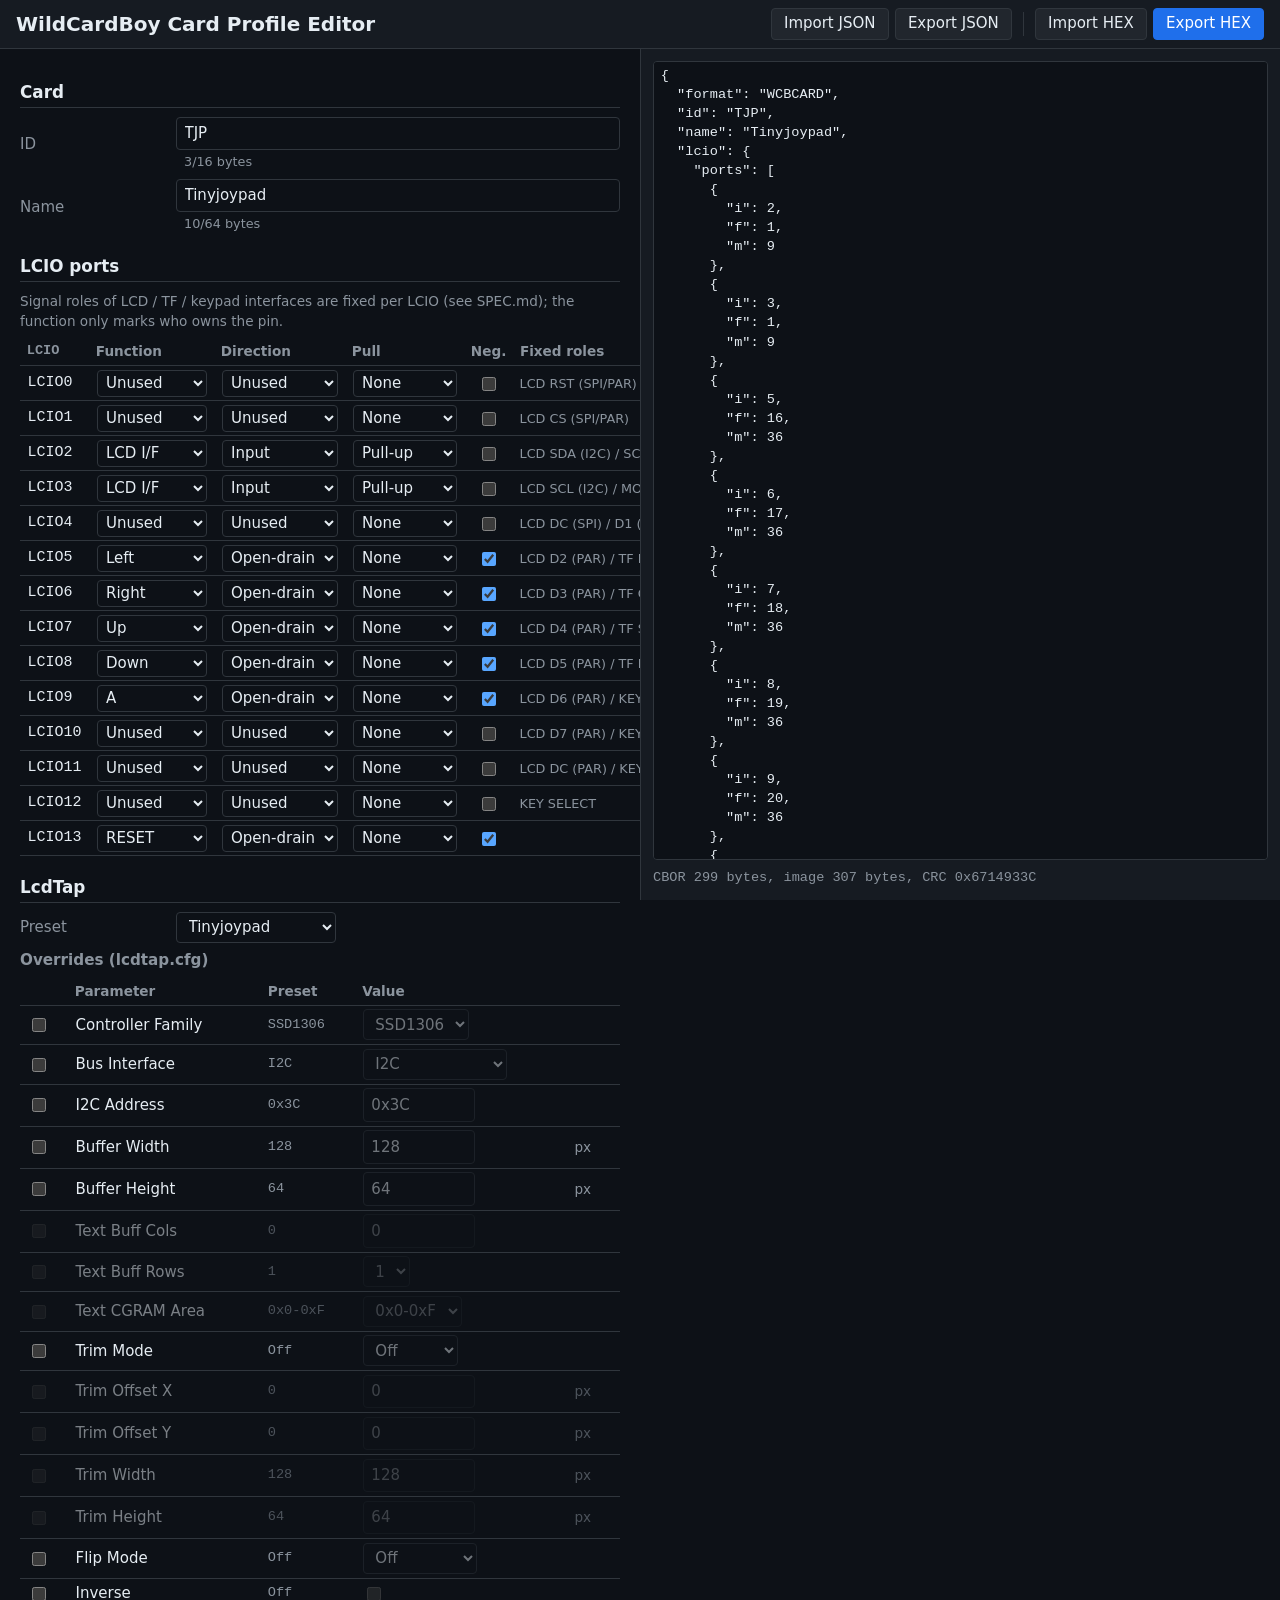
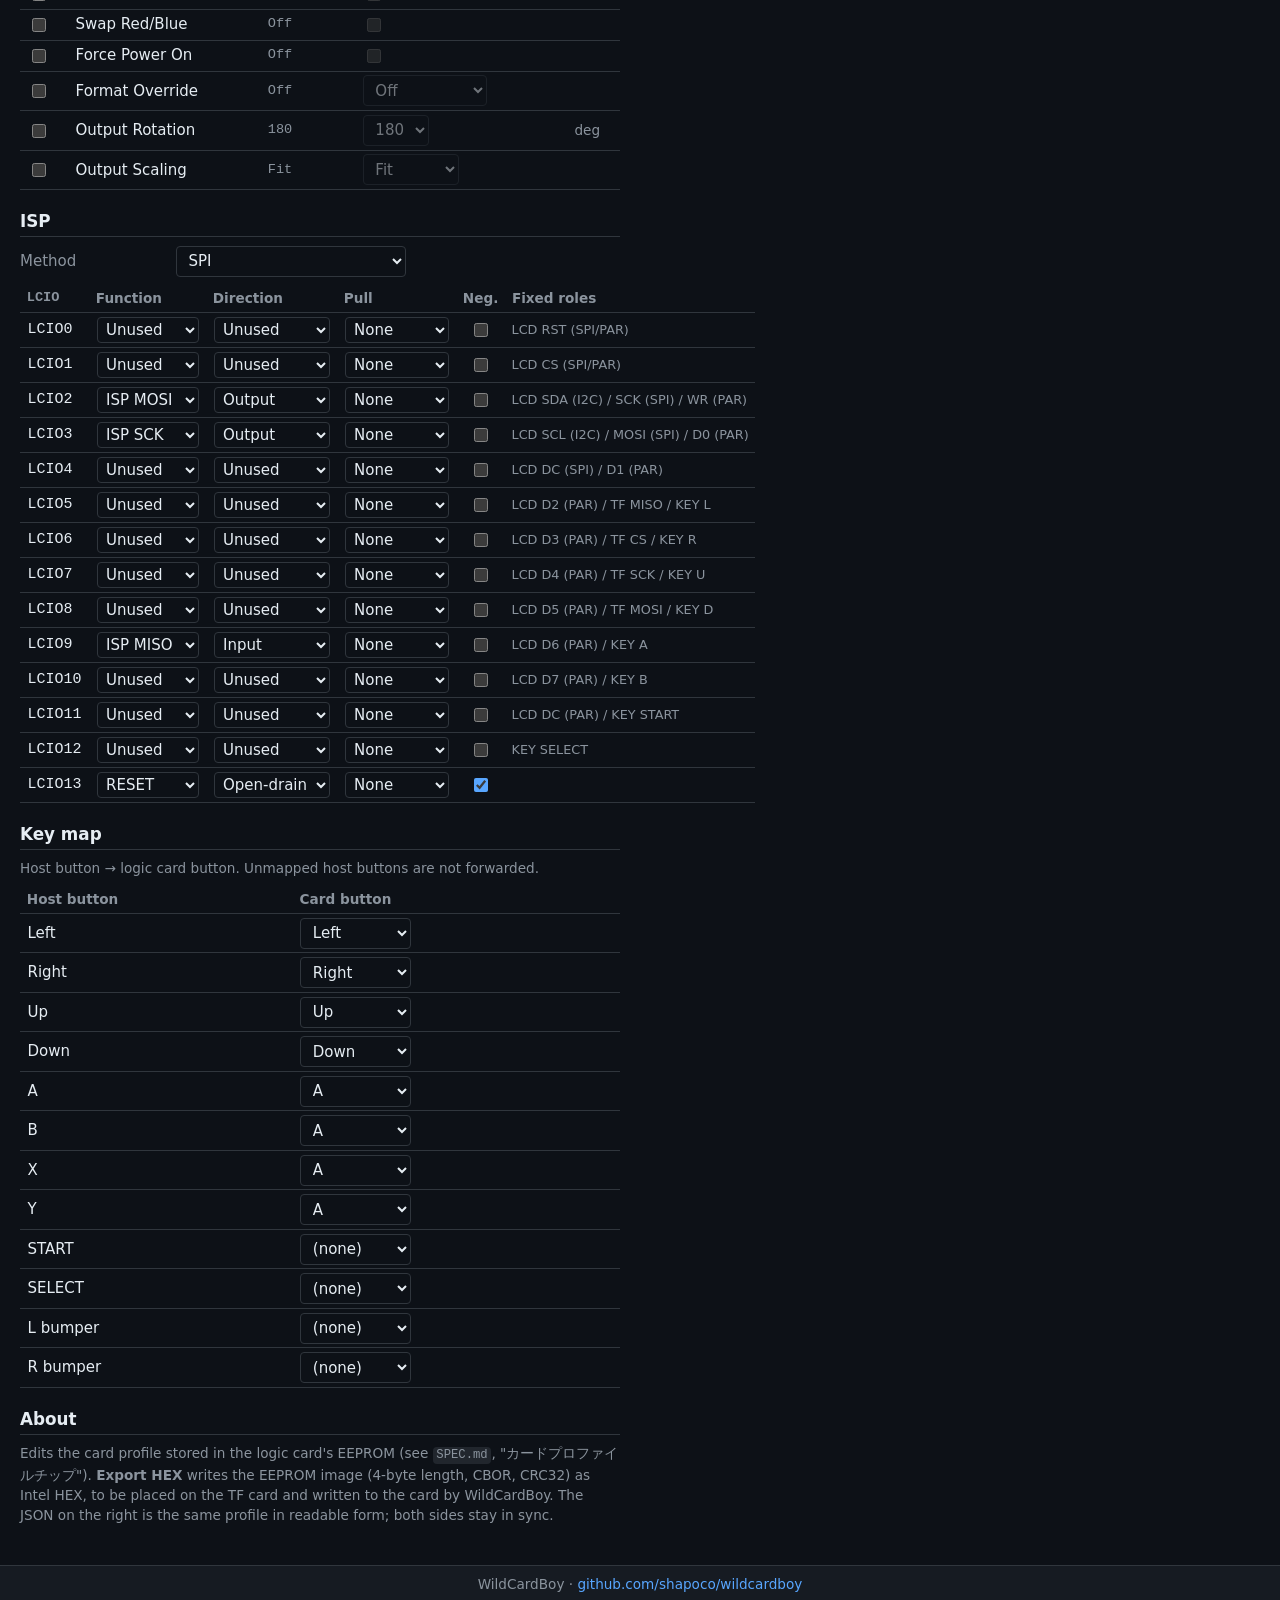
==== docs/profile-editor/index.html @ 5698485d "Add card profile spec and web-based profile editor SPEC.md: define the card profile chip contents (4" ====
<!DOCTYPE html>
<html lang="en">
<head>
<meta charset="utf-8">
<meta name="viewport" content="width=device-width, initial-scale=1">
<title>WildCardBoy Card Profile Editor</title>
<link rel="stylesheet" href="../style.css">
<link rel="stylesheet" href="style.css">
</head>
<body>

<header id="header">
  <h1>WildCardBoy Card Profile Editor</h1>
  <div class="toolbar">
    <button id="btn-import-json" type="button">Import JSON</button>
    <button id="btn-export-json" type="button">Export JSON</button>
    <span class="sep"></span>
    <button id="btn-import-hex" type="button">Import HEX</button>
    <button id="btn-export-hex" type="button" class="primary">Export HEX</button>
    <input id="file-json" type="file" accept=".json,application/json" hidden>
    <input id="file-hex" type="file" accept=".hex,.ihex,.eep,text/plain" hidden>
  </div>
</header>

<nav class="tabs" id="tabs">
  <button type="button" class="tab active" data-tab="settings">Settings</button>
  <button type="button" class="tab" data-tab="json">JSON</button>
</nav>

<main class="split" id="main" data-tab="settings">

  <section id="panel-settings">
    <h2>Card</h2>
    <div class="field">
      <label for="f-id">ID</label>
      <div><input id="f-id" type="text" spellcheck="false" autocomplete="off"><span class="counter" id="c-id"></span></div>
      <label for="f-name">Name</label>
      <div><input id="f-name" type="text" spellcheck="false" autocomplete="off"><span class="counter" id="c-name"></span></div>
    </div>

    <h2>LCIO ports</h2>
    <p class="note">Signal roles of LCD / TF / keypad interfaces are fixed per LCIO (see SPEC.md); the function only marks who owns the pin.</p>
    <table class="ports" id="t-lcio">
      <thead><tr><th>LCIO</th><th>Function</th><th>Direction</th><th>Pull</th><th class="neg">Neg.</th><th>Fixed roles</th></tr></thead>
      <tbody></tbody>
    </table>

    <h2>LcdTap</h2>
    <div class="field">
      <label for="f-preset">Preset</label>
      <div><select id="f-preset"></select></div>
    </div>
    <h3>Overrides (lcdtap.cfg)</h3>
    <table class="cfg" id="t-cfg">
      <thead><tr><th></th><th>Parameter</th><th>Preset</th><th>Value</th><th></th></tr></thead>
      <tbody></tbody>
    </table>

    <h2>ISP</h2>
    <div class="field">
      <label for="f-isp-method">Method</label>
      <div><select id="f-isp-method"></select></div>
    </div>
    <table class="ports" id="t-isp">
      <thead><tr><th>LCIO</th><th>Function</th><th>Direction</th><th>Pull</th><th class="neg">Neg.</th><th>Fixed roles</th></tr></thead>
      <tbody></tbody>
    </table>

    <h2>Key map</h2>
    <p class="note">Host button &rarr; logic card button. Unmapped host buttons are not forwarded.</p>
    <table class="keymap" id="t-keymap">
      <thead><tr><th>Host button</th><th>Card button</th></tr></thead>
      <tbody></tbody>
    </table>

    <h2>About</h2>
    <p class="note">
      Edits the card profile stored in the logic card's EEPROM (see <code>SPEC.md</code>, "カードプロファイルチップ").
      <b>Export HEX</b> writes the EEPROM image (4-byte length, CBOR, CRC32) as Intel HEX, to be placed on the TF card and
      written to the card by WildCardBoy. The JSON on the right is the same profile in readable form; both sides stay in sync.
    </p>
  </section>

  <section id="panel-json">
    <textarea id="json" spellcheck="false" autocomplete="off" autocorrect="off" autocapitalize="off" wrap="off"></textarea>
    <div id="status"></div>
  </section>

</main>

<footer>WildCardBoy &middot; <a href="https://github.com/shapoco/wildcardboy">github.com/shapoco/wildcardboy</a></footer>

<script type="module" src="js/app.js"></script>
</body>
</html>
---- docs/style.css ----
/* WildCardBoy site-wide styles (dark theme). Tool-specific rules live next
   to each tool (e.g. profile-editor/style.css). */

:root {
  --bg: #0d1117;
  --surface: #161b22;
  --surface2: #21262d;
  --surface3: #2d333b;
  --accent: #58a6ff;
  --accent-hover: #79b8ff;
  --green: #3fb950;
  --yellow: #e3b341;
  --red: #f85149;
  --text: #e6edf3;
  --text-muted: #8b949e;
  --border: #30363d;
  --radius: 8px;
  --radius-sm: 4px;
  --font: -apple-system, BlinkMacSystemFont, 'Segoe UI', system-ui, sans-serif;
  --font-mono: 'Cascadia Code', 'Fira Code', 'Consolas', monospace;
  color-scheme: dark;
}

* { box-sizing: border-box; }

html, body { margin: 0; min-height: 100%; }

body {
  font-family: var(--font);
  font-size: 15px;
  line-height: 1.5;
  color: var(--text);
  background-color: var(--bg);
}

a { color: var(--accent); text-decoration: none; }
a:hover { color: var(--accent-hover); text-decoration: underline; }

h1, h2, h3 { margin: 0 0 0.5em; line-height: 1.25; font-weight: 600; }
h1 { font-size: 1.25rem; }
h2 { font-size: 1.05rem; color: var(--text); border-bottom: 1px solid var(--border); padding-bottom: 0.25em; margin-top: 1.25em; }
h3 { font-size: 0.95rem; color: var(--text-muted); }

p { margin: 0.5em 0; }
code, pre, .mono { font-family: var(--font-mono); font-size: 0.9em; }
code { background: var(--surface2); padding: 0.1em 0.3em; border-radius: var(--radius-sm); }
pre { background: var(--surface); border: 1px solid var(--border); border-radius: var(--radius); padding: 0.75em; overflow-x: auto; }

header {
  background-color: var(--surface);
  border-bottom: 1px solid var(--border);
  padding: 0.5rem 1rem;
  position: sticky;
  top: 0;
  z-index: 100;
  display: flex;
  flex-wrap: wrap;
  align-items: center;
  gap: 0.5rem 1rem;
}
header h1 { margin: 0; white-space: nowrap; }
header .logo { height: 32px; vertical-align: middle; }

footer {
  background-color: var(--surface);
  border-top: 1px solid var(--border);
  padding: 0.5rem 1rem;
  color: var(--text-muted);
  font-size: 0.85rem;
  text-align: center;
}

/* Controls */
button, .btn {
  font: inherit;
  color: var(--text);
  background: var(--surface2);
  border: 1px solid var(--border);
  border-radius: var(--radius-sm);
  padding: 0.35em 0.8em;
  cursor: pointer;
  line-height: 1.3;
}
button:hover, .btn:hover { background: var(--surface3); border-color: var(--text-muted); }
button:active { transform: translateY(1px); }
button:disabled { opacity: 0.45; cursor: not-allowed; transform: none; }
button.primary { background: #1f6feb; border-color: #1f6feb; color: #fff; }
button.primary:hover { background: #388bfd; }

input[type="text"], input[type="number"], select, textarea {
  font: inherit;
  color: var(--text);
  background: var(--bg);
  border: 1px solid var(--border);
  border-radius: var(--radius-sm);
  padding: 0.3em 0.5em;
}
input[type="text"]:focus, input[type="number"]:focus, select:focus, textarea:focus {
  outline: none;
  border-color: var(--accent);
  box-shadow: 0 0 0 2px rgba(88, 166, 255, 0.3);
}
input:disabled, select:disabled, textarea:disabled { opacity: 0.45; cursor: not-allowed; }
input[type="checkbox"] { accent-color: var(--accent); width: 1.05em; height: 1.05em; vertical-align: middle; }
textarea { font-family: var(--font-mono); font-size: 0.85rem; line-height: 1.4; }
label { cursor: pointer; }

table { border-collapse: collapse; width: 100%; }
th, td { text-align: left; padding: 0.25em 0.5em; border-bottom: 1px solid var(--border); vertical-align: middle; }
th { color: var(--text-muted); font-weight: 600; font-size: 0.85rem; }
tr.disabled td { opacity: 0.5; }

/* Tabs */
.tabs { display: flex; gap: 0.25rem; border-bottom: 1px solid var(--border); padding: 0 0.5rem; background: var(--surface); }
.tab {
  background: transparent; border: none; border-bottom: 2px solid transparent; border-radius: 0;
  padding: 0.5em 1em; color: var(--text-muted);
}
.tab:hover { background: transparent; color: var(--text); }
.tab.active { color: var(--text); border-bottom-color: var(--accent); }

/* Messages */
.badge { display: inline-block; padding: 0 0.5em; border-radius: 999px; font-size: 0.8em; background: var(--surface3); color: var(--text-muted); }
.msg-error { color: var(--red); }
.msg-warn { color: var(--yellow); }
.msg-ok { color: var(--green); }
.muted { color: var(--text-muted); }
---- docs/profile-editor/style.css ----
/* Card Profile Editor layout */

.toolbar { display: flex; flex-wrap: wrap; gap: 0.4rem; align-items: center; margin-left: auto; }
.toolbar .sep { width: 1px; height: 1.6em; background: var(--border); margin: 0 0.3rem; }

main.split {
  display: grid;
  grid-template-columns: minmax(0, 1fr) minmax(0, 1fr);
  gap: 0;
  align-items: start;
}
#panel-settings { padding: 0.75rem 1.25rem 2rem; }
#panel-json {
  position: sticky;
  top: var(--header-h, 57px);
  height: calc(100vh - var(--header-h, 57px));
  display: flex;
  flex-direction: column;
  border-left: 1px solid var(--border);
  background: var(--surface);
  padding: 0.75rem;
}
#json {
  flex: 1 1 auto;
  width: 100%;
  min-height: 12rem;
  resize: none;
  white-space: pre;
  overflow: auto;
  tab-size: 2;
}
#status { margin-top: 0.5rem; font-size: 0.85rem; min-height: 1.5em; }
#status ul { margin: 0.25em 0 0; padding-left: 1.25em; }
#status .info { color: var(--text-muted); font-family: var(--font-mono); }

.tabs { display: none; position: sticky; top: var(--header-h, 57px); z-index: 90; }

@media (max-width: 899px) {
  .tabs { display: flex; }
  main.split { grid-template-columns: minmax(0, 1fr); }
  #panel-json { position: static; height: auto; min-height: 60vh; border-left: none; }
  main.split[data-tab="settings"] #panel-json { display: none; }
  main.split[data-tab="json"] #panel-settings { display: none; }
}

/* Settings panel */
.field { display: grid; grid-template-columns: 9rem minmax(0, 1fr); gap: 0.4rem 0.75rem; align-items: center; margin: 0.5rem 0; }
.field label { color: var(--text-muted); }
.field .counter { font-size: 0.8rem; color: var(--text-muted); margin-left: 0.5rem; white-space: nowrap; }
.field .counter.over { color: var(--red); }
.field input[type="text"] { width: 100%; max-width: 28rem; }
.field select { max-width: 28rem; }

table.ports td:first-child, table.ports th:first-child { white-space: nowrap; font-family: var(--font-mono); }
table.ports .hint { color: var(--text-muted); font-size: 0.8rem; white-space: nowrap; }
table.ports select { padding: 0.15em 0.3em; }
table.ports td.neg { text-align: center; }
table.ports th.neg { text-align: center; }
table.disabled { opacity: 0.5; }

table.cfg td.val input[type="number"], table.cfg td.val input[type="text"] { width: 7rem; }
table.cfg td.base { color: var(--text-muted); font-family: var(--font-mono); font-size: 0.85rem; white-space: nowrap; }
table.cfg td.unit { color: var(--text-muted); font-size: 0.85rem; }

table.keymap td:first-child { white-space: nowrap; }

.note { color: var(--text-muted); font-size: 0.85rem; }
.sect-head { display: flex; align-items: baseline; gap: 0.75rem; }
.sect-head h2 { flex: 1; }

@media (max-width: 600px) {
  .field { grid-template-columns: 1fr; gap: 0.15rem; }
  table.ports .hint { display: none; }
}
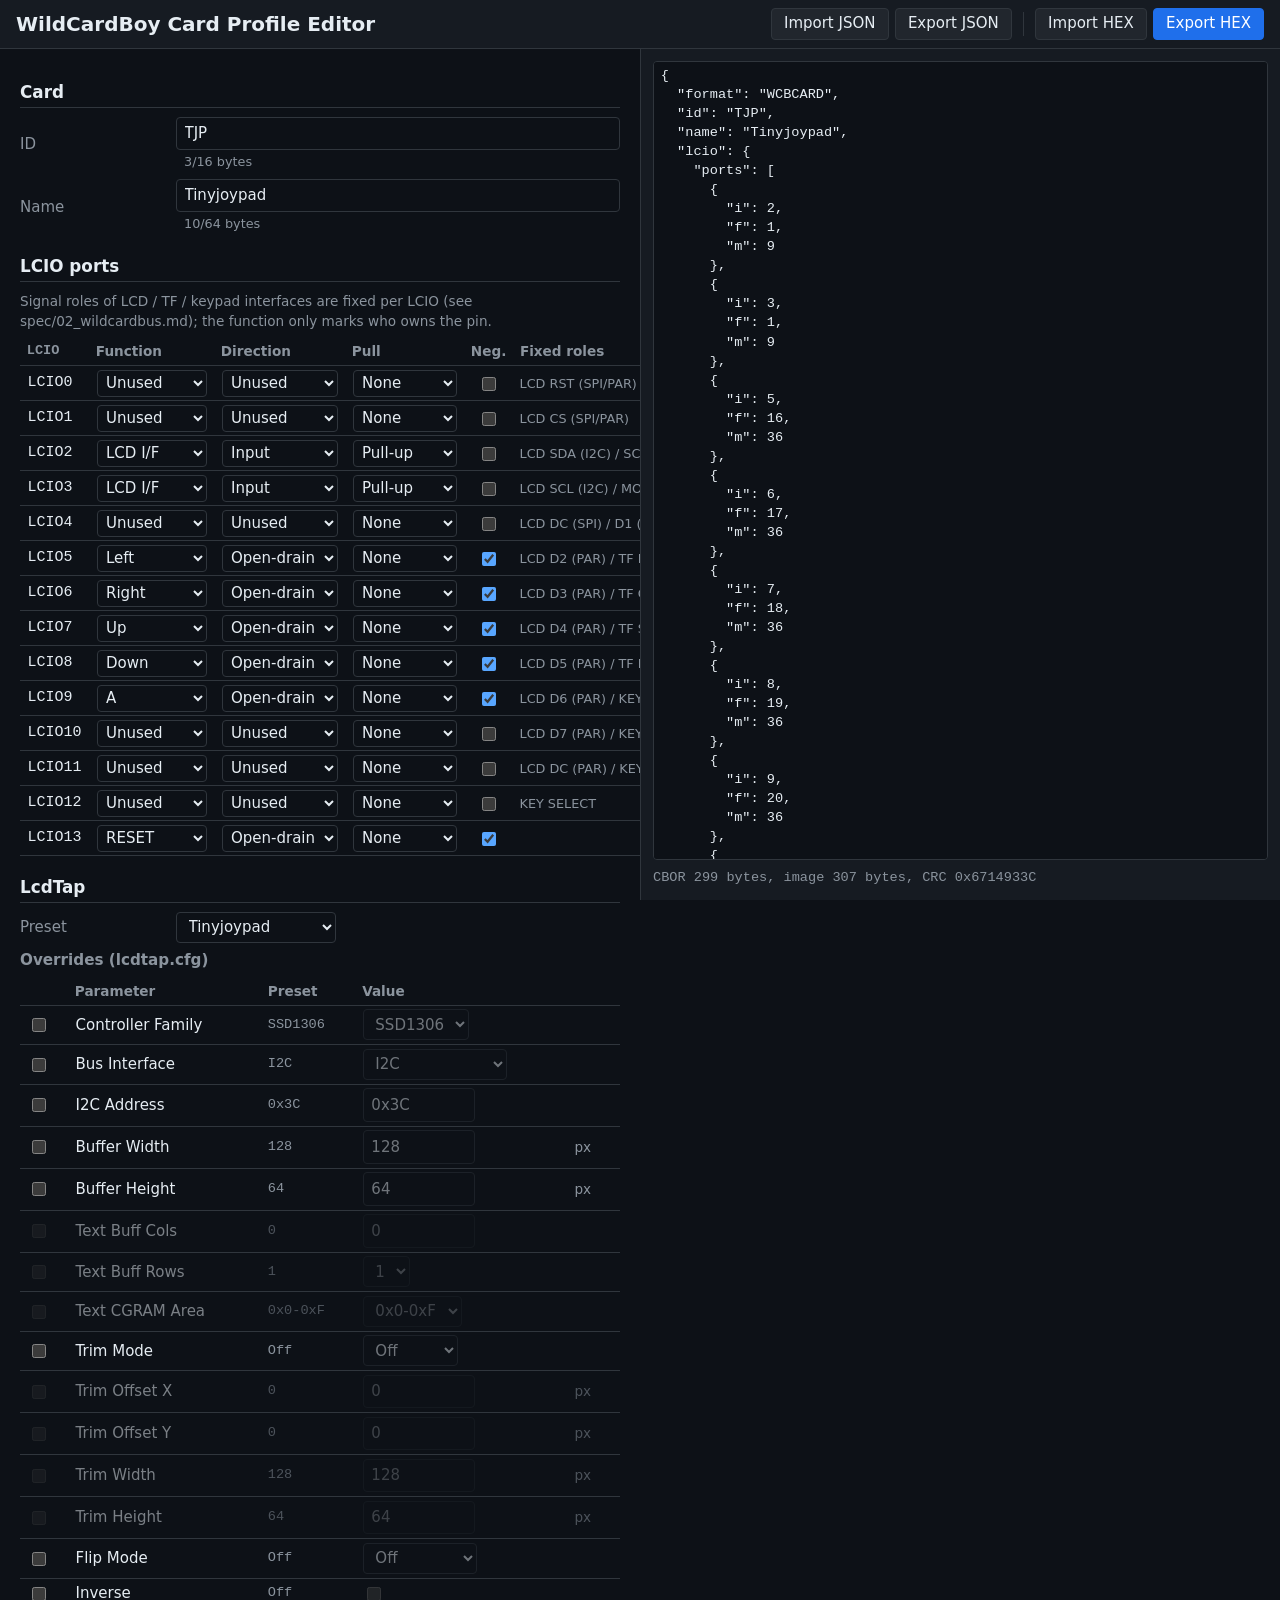
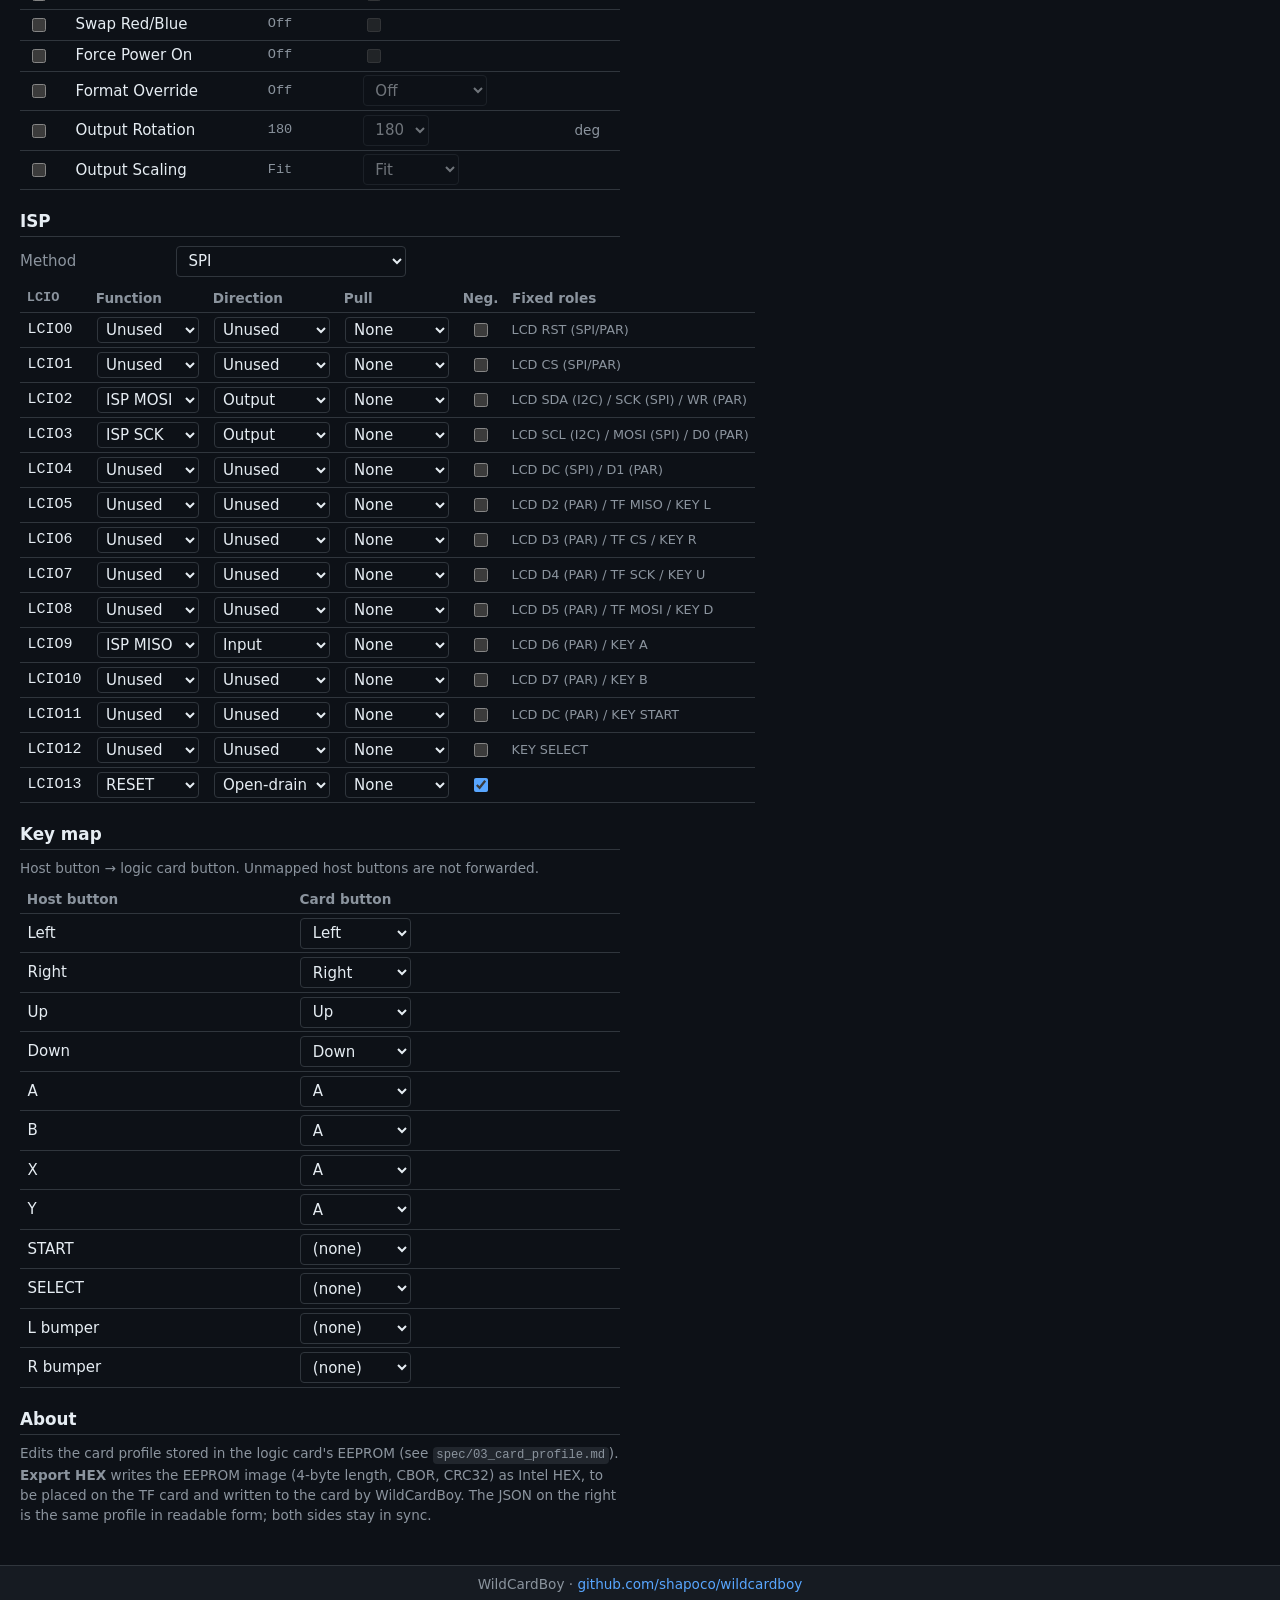
==== commit 0dca5068: "Split SPEC.md into spec/*.md Move each chapter into its own numbered file under spec/ (overview, hos" ====
--- a/docs/profile-editor/index.html
+++ b/docs/profile-editor/index.html
@@ -39,7 +39,7 @@
     </div>
 
     <h2>LCIO ports</h2>
-    <p class="note">Signal roles of LCD / TF / keypad interfaces are fixed per LCIO (see SPEC.md); the function only marks who owns the pin.</p>
+    <p class="note">Signal roles of LCD / TF / keypad interfaces are fixed per LCIO (see spec/02_wildcardbus.md); the function only marks who owns the pin.</p>
     <table class="ports" id="t-lcio">
       <thead><tr><th>LCIO</th><th>Function</th><th>Direction</th><th>Pull</th><th class="neg">Neg.</th><th>Fixed roles</th></tr></thead>
       <tbody></tbody>
@@ -75,7 +75,7 @@
 
     <h2>About</h2>
     <p class="note">
-      Edits the card profile stored in the logic card's EEPROM (see <code>SPEC.md</code>, "カードプロファイルチップ").
+      Edits the card profile stored in the logic card's EEPROM (see <code>spec/03_card_profile.md</code>).
       <b>Export HEX</b> writes the EEPROM image (4-byte length, CBOR, CRC32) as Intel HEX, to be placed on the TF card and
       written to the card by WildCardBoy. The JSON on the right is the same profile in readable form; both sides stay in sync.
     </p>
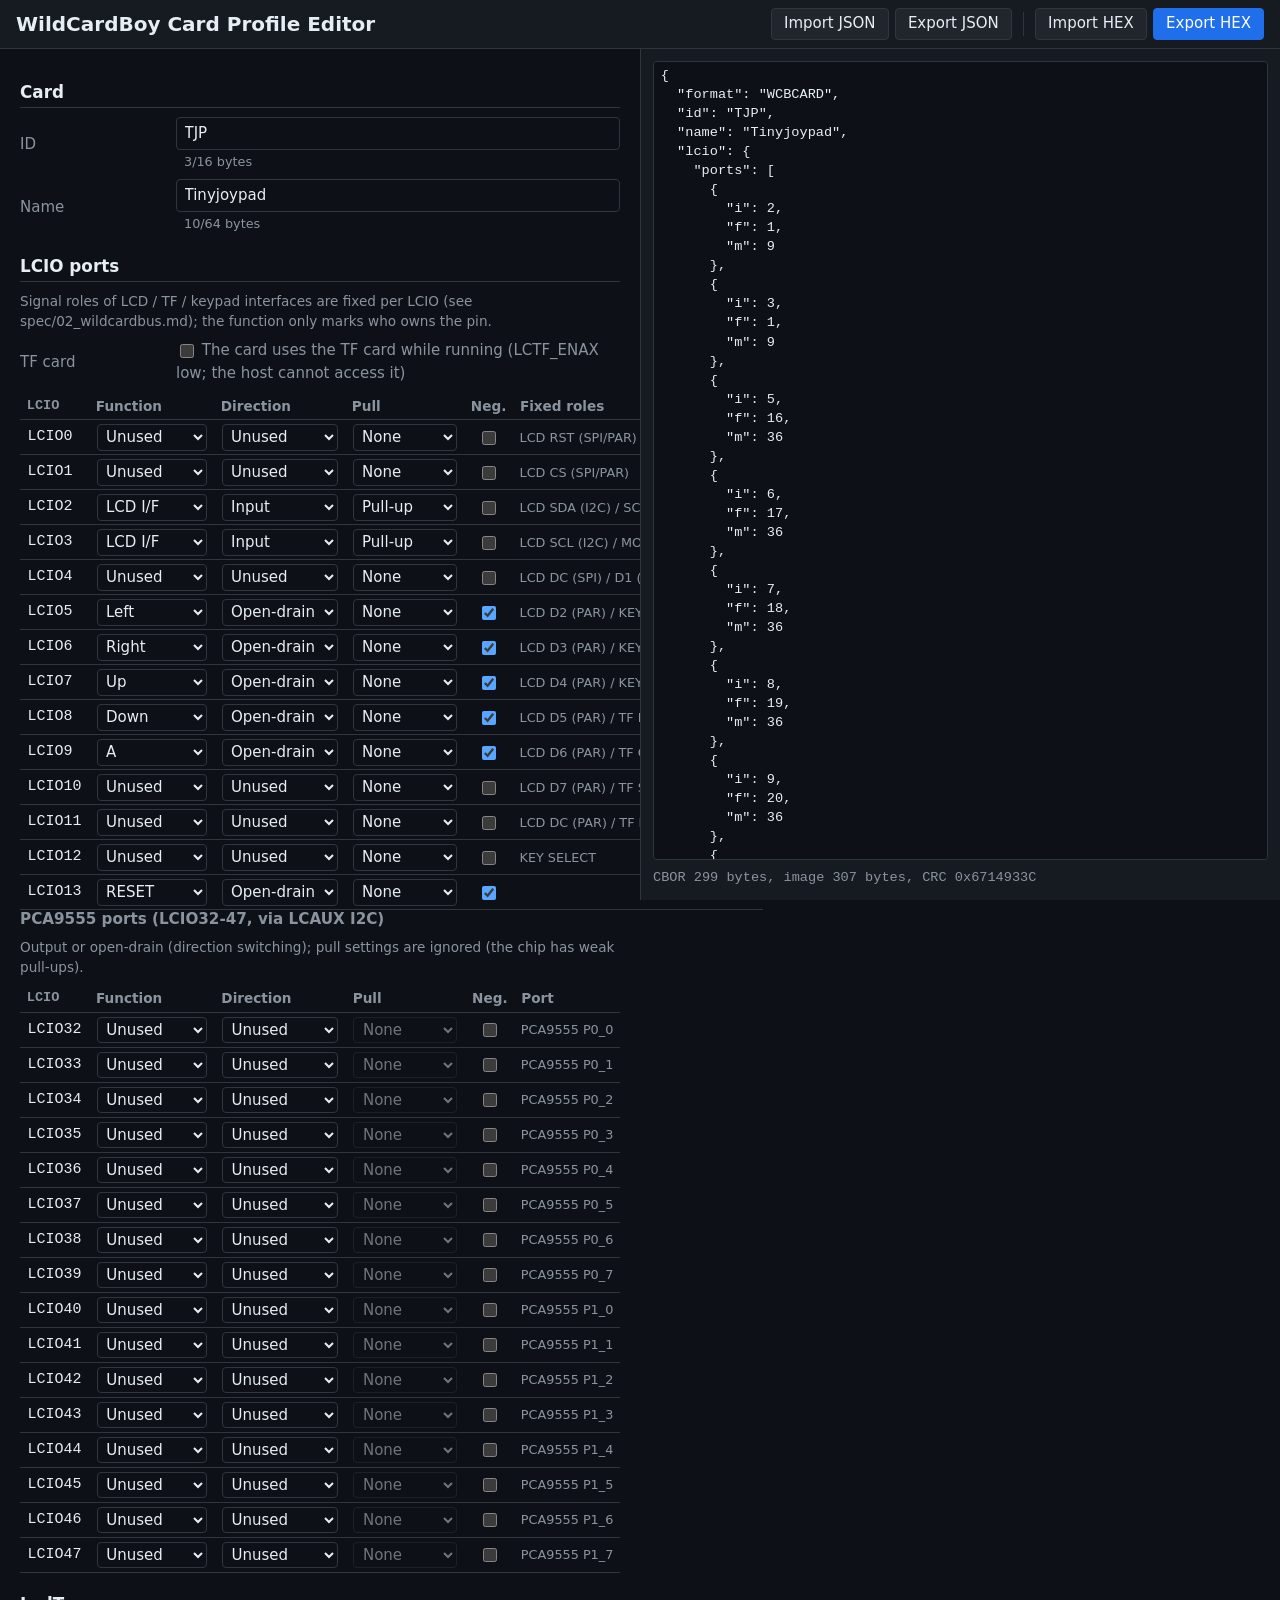
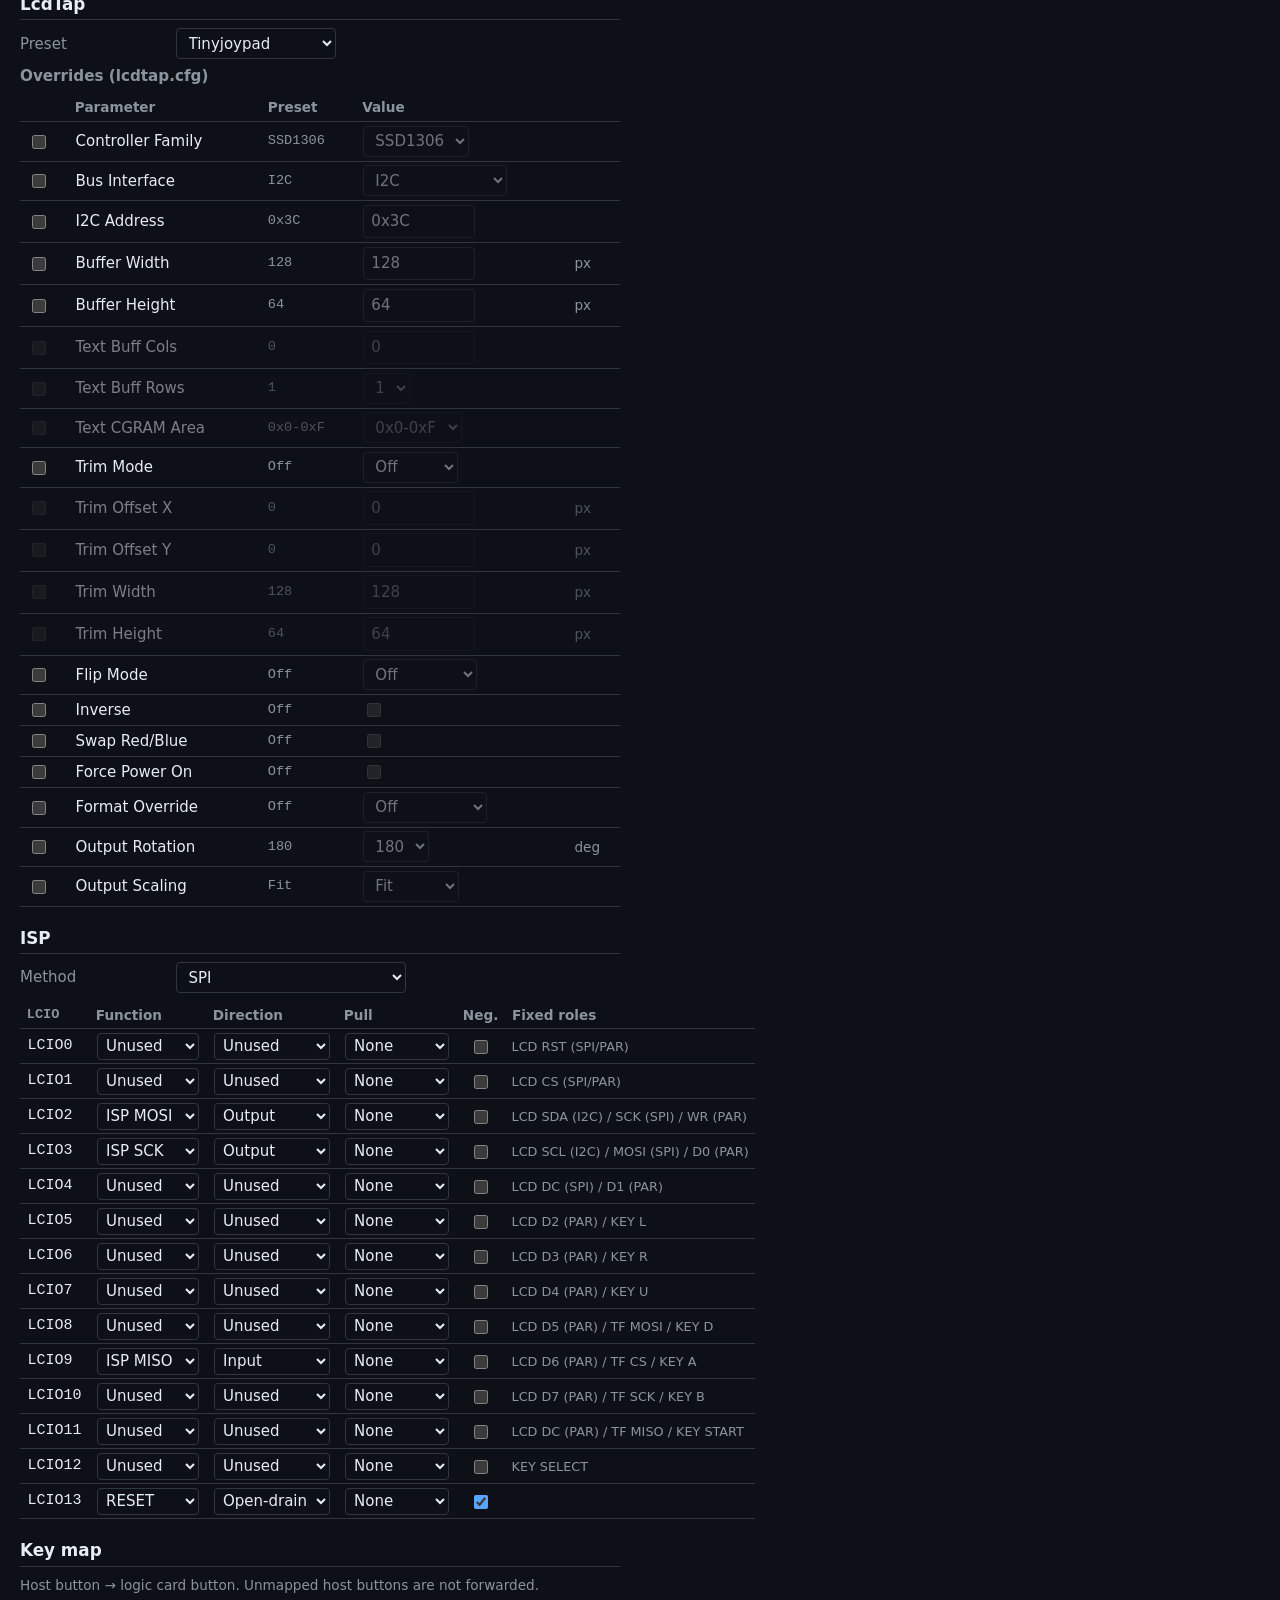
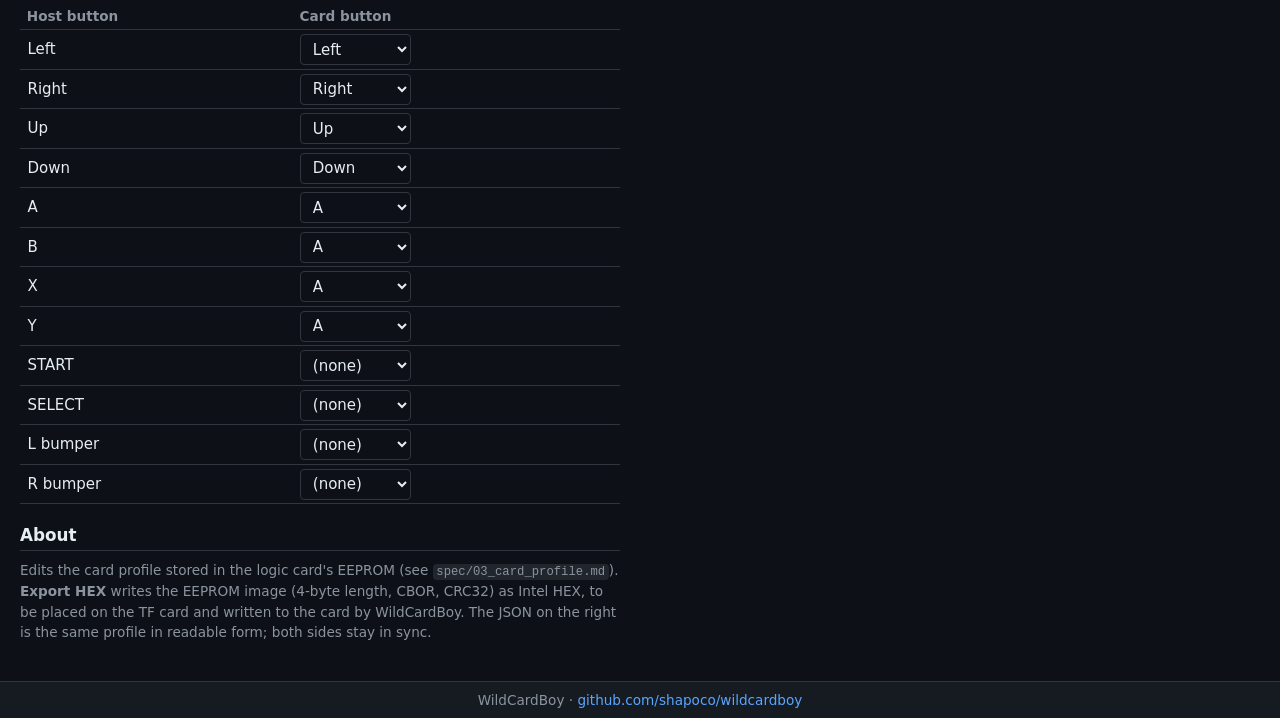
==== commit 1601dcc0: "Support PicoPad (PP1/PP2) cards: SPI LcdTap, USB ISP, card stop/start - System clock 288 MHz; core 1" ====
--- a/docs/profile-editor/index.html
+++ b/docs/profile-editor/index.html
@@ -40,8 +40,18 @@
 
     <h2>LCIO ports</h2>
     <p class="note">Signal roles of LCD / TF / keypad interfaces are fixed per LCIO (see spec/02_wildcardbus.md); the function only marks who owns the pin.</p>
+    <div class="field">
+      <label for="f-usetf">TF card</label>
+      <div><label><input id="f-usetf" type="checkbox"> The card uses the TF card while running (LCTF_ENAX low; the host cannot access it)</label></div>
+    </div>
     <table class="ports" id="t-lcio">
       <thead><tr><th>LCIO</th><th>Function</th><th>Direction</th><th>Pull</th><th class="neg">Neg.</th><th>Fixed roles</th></tr></thead>
+      <tbody></tbody>
+    </table>
+    <h3>PCA9555 ports (LCIO32-47, via LCAUX I2C)</h3>
+    <p class="note">Output or open-drain (direction switching); pull settings are ignored (the chip has weak pull-ups).</p>
+    <table class="ports" id="t-lcio-pca">
+      <thead><tr><th>LCIO</th><th>Function</th><th>Direction</th><th>Pull</th><th class="neg">Neg.</th><th>Port</th></tr></thead>
       <tbody></tbody>
     </table>
 
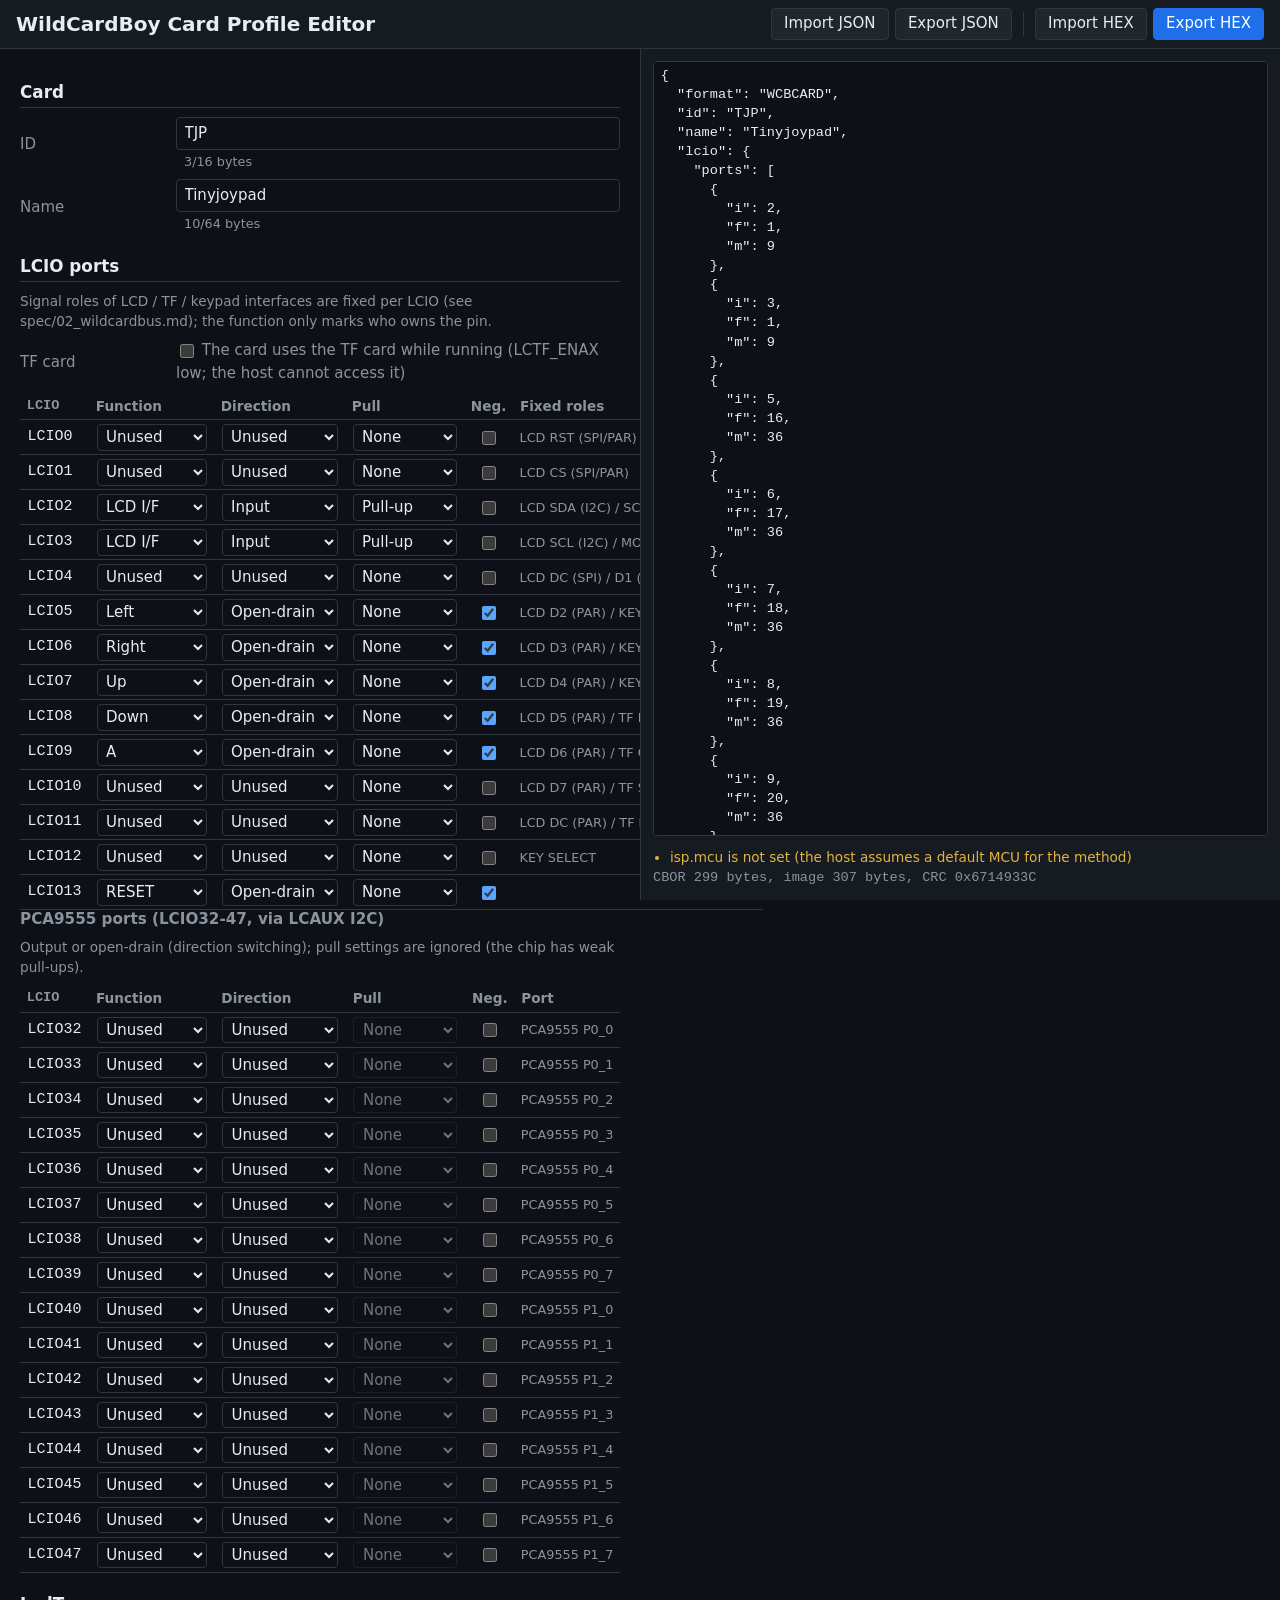
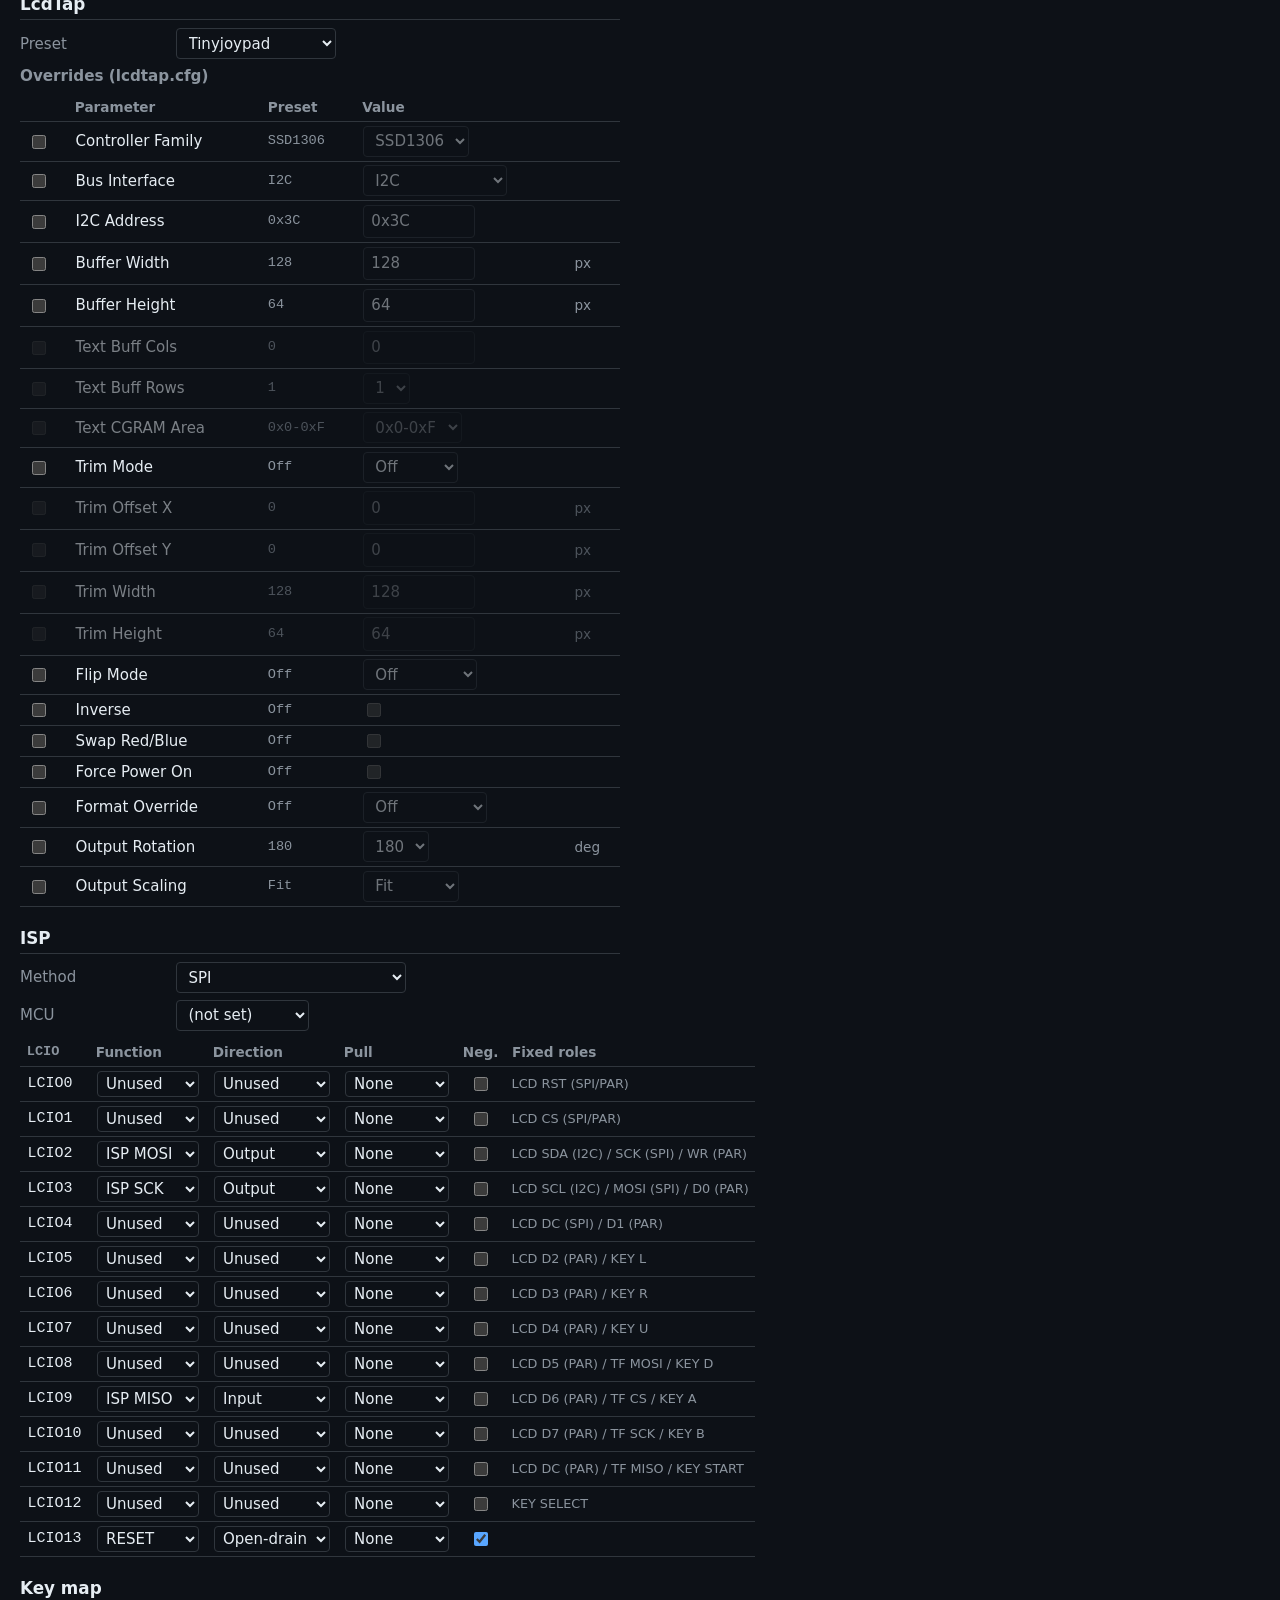
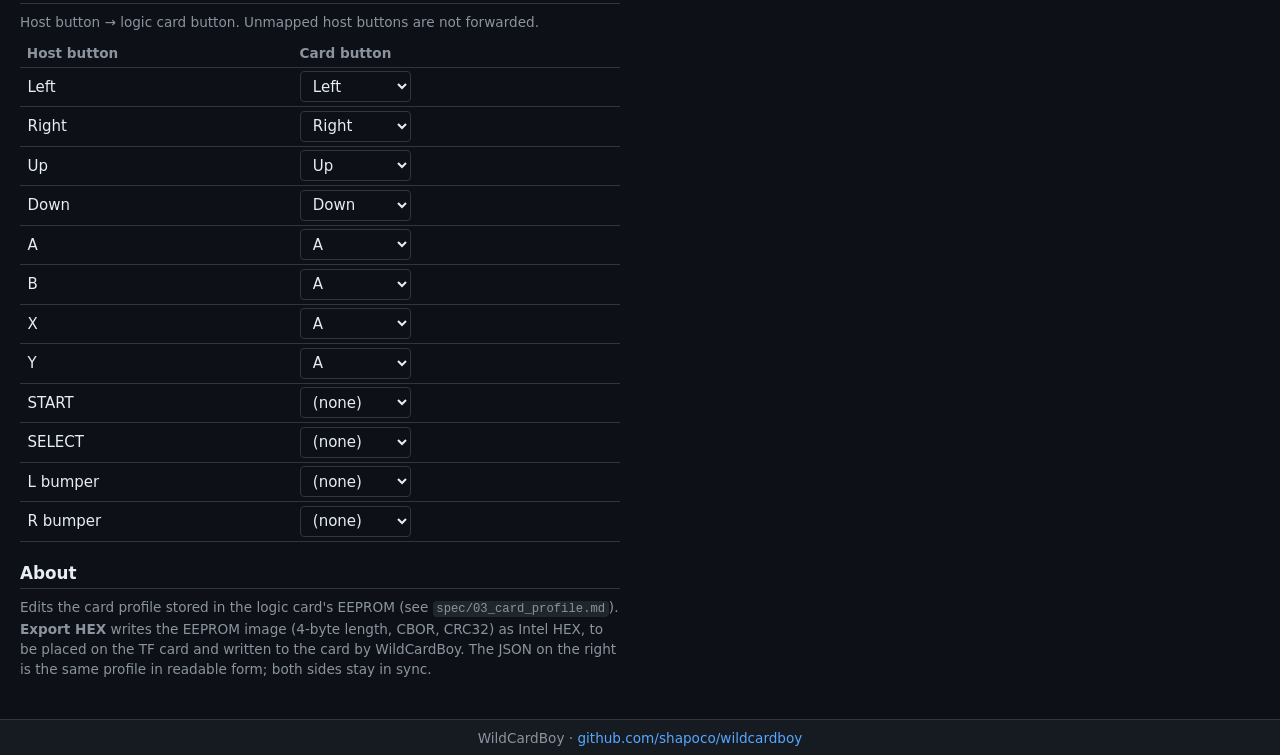
==== commit 743276af: "Add isp.mcu (ATmega32U4 SPI ISP) and EEPROM page-size auto-detection The card profile's new isp.mcu " ====
--- a/docs/profile-editor/index.html
+++ b/docs/profile-editor/index.html
@@ -70,6 +70,8 @@
     <div class="field">
       <label for="f-isp-method">Method</label>
       <div><select id="f-isp-method"></select></div>
+      <label for="f-isp-mcu">MCU</label>
+      <div><select id="f-isp-mcu"></select></div>
     </div>
     <table class="ports" id="t-isp">
       <thead><tr><th>LCIO</th><th>Function</th><th>Direction</th><th>Pull</th><th class="neg">Neg.</th><th>Fixed roles</th></tr></thead>
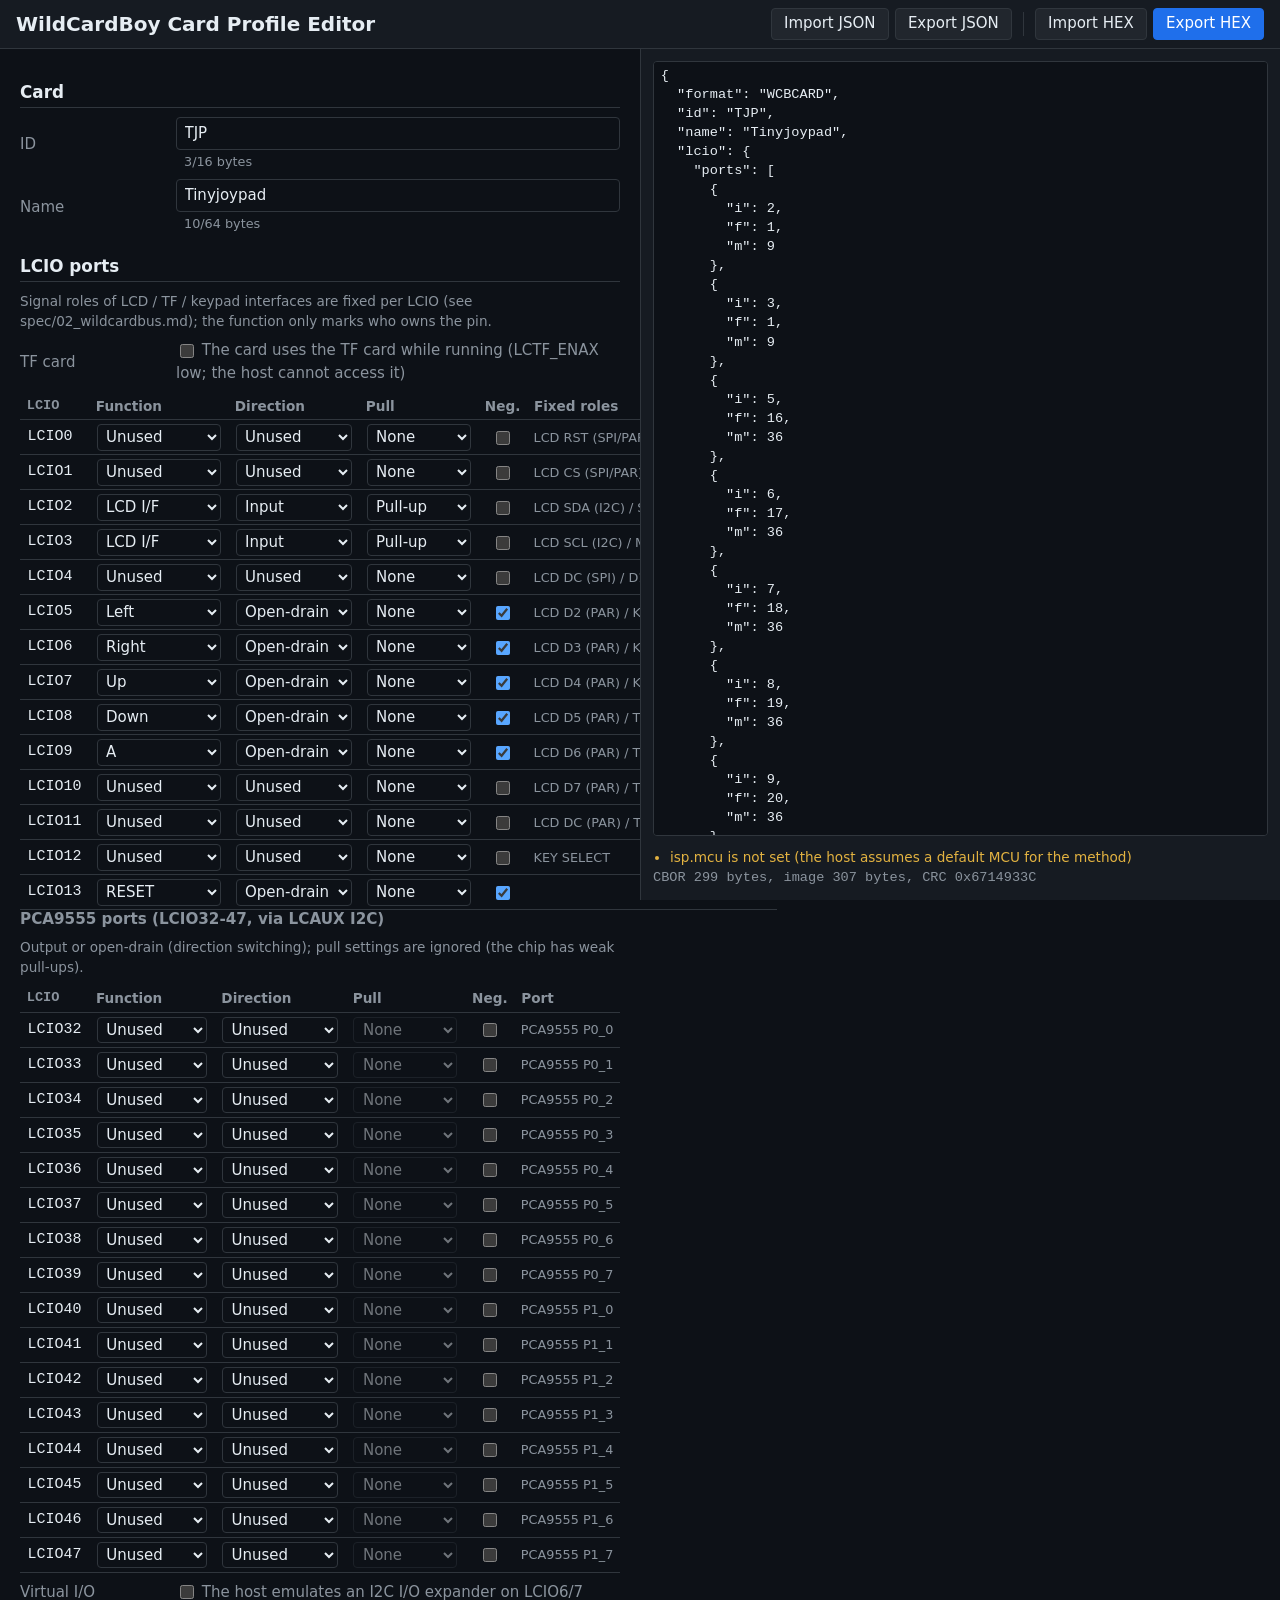
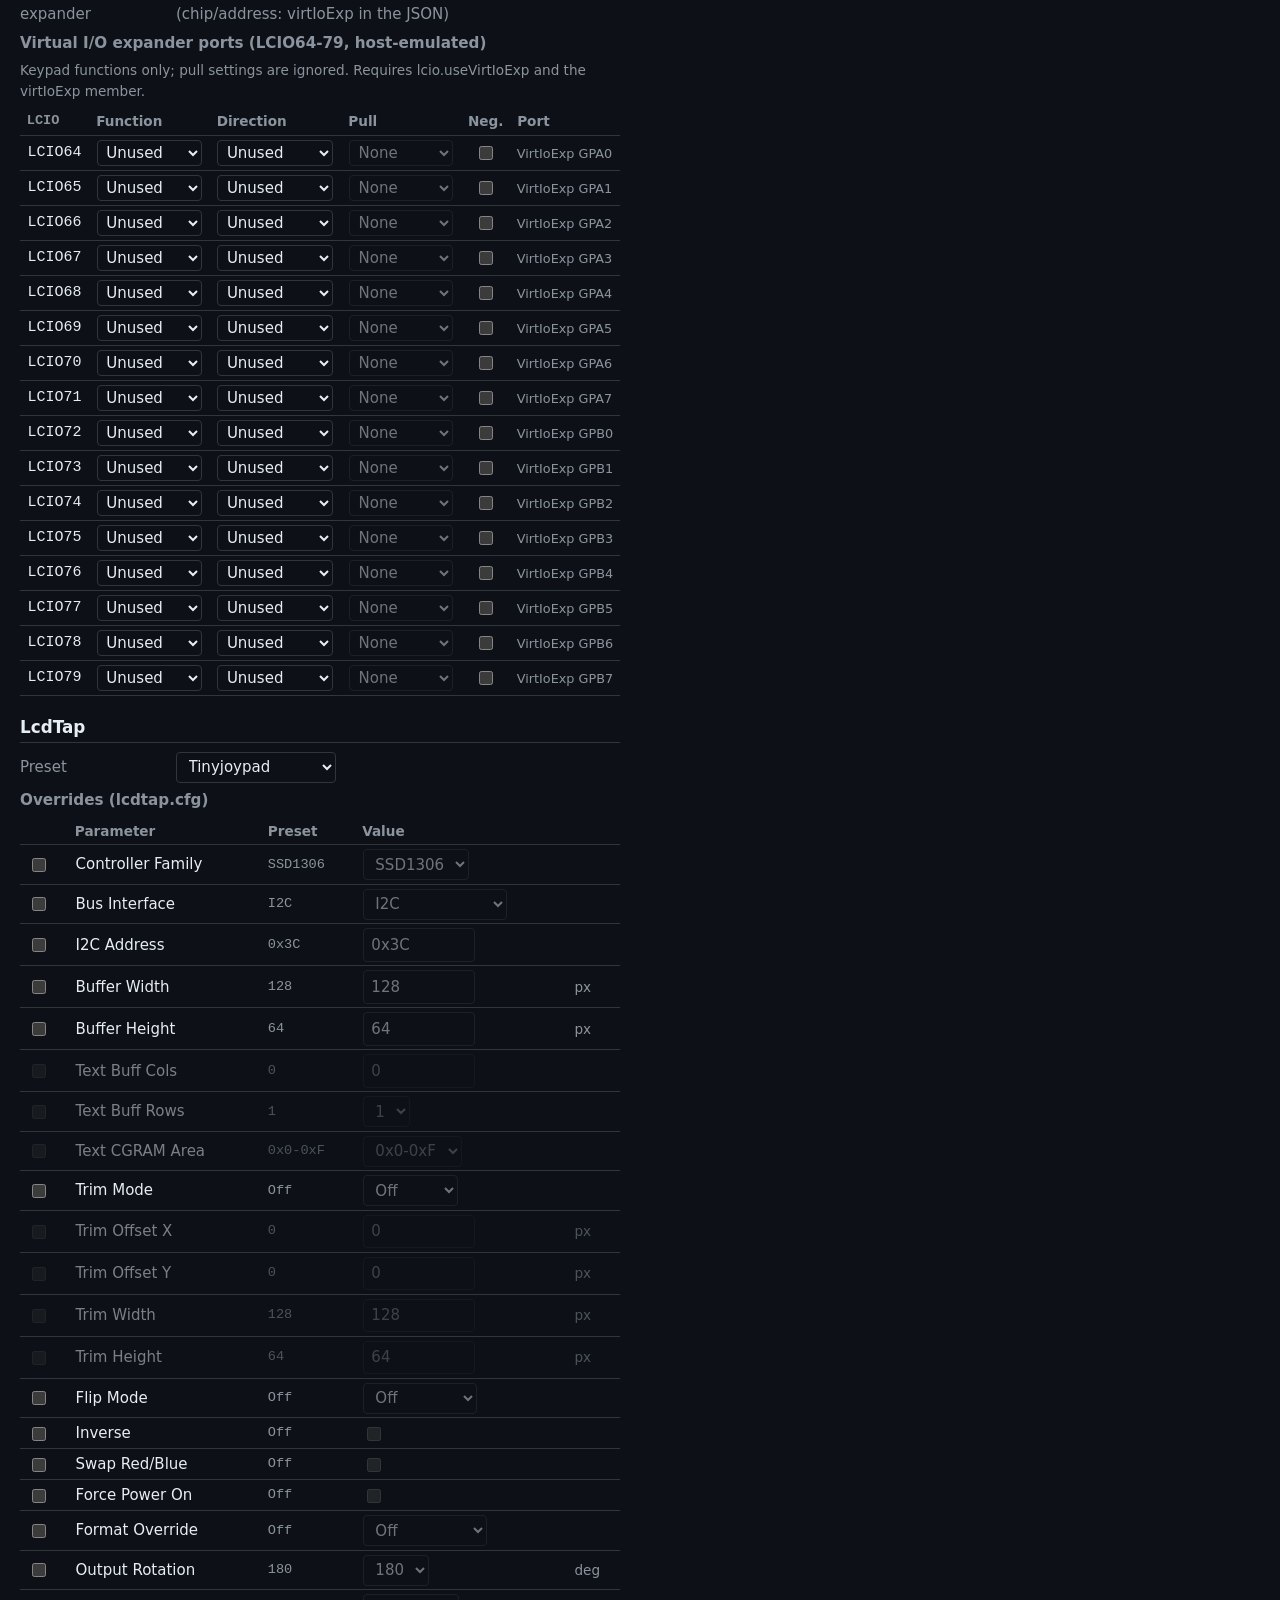
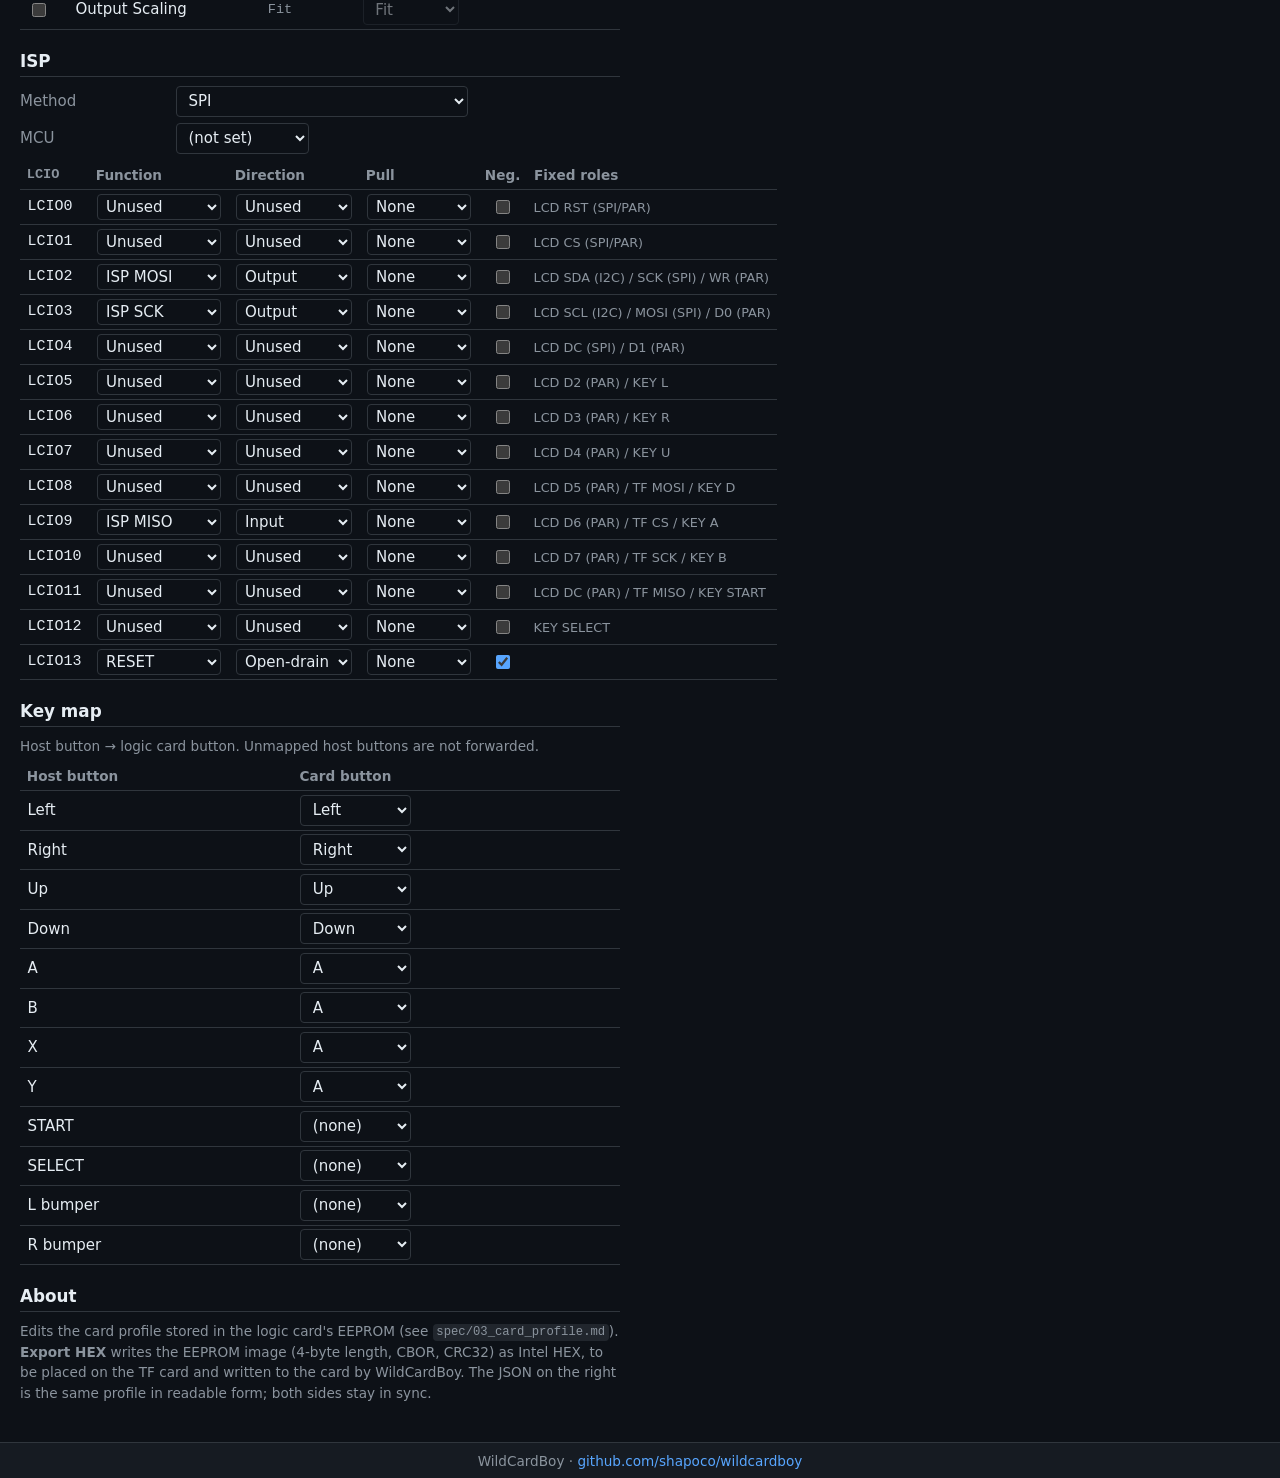
==== commit 9ec94655: "Add UART ISP (method 2) and virtual I/O expander specs; add ESPboy card Co-Authored-By: Claude Fable" ====
--- a/docs/profile-editor/index.html
+++ b/docs/profile-editor/index.html
@@ -55,6 +55,17 @@
       <tbody></tbody>
     </table>
 
+    <div class="field">
+      <label for="f-usevio">Virtual I/O expander</label>
+      <div><label><input id="f-usevio" type="checkbox"> The host emulates an I2C I/O expander on LCIO6/7 (chip/address: virtIoExp in the JSON)</label></div>
+    </div>
+    <h3>Virtual I/O expander ports (LCIO64-79, host-emulated)</h3>
+    <p class="note">Keypad functions only; pull settings are ignored. Requires lcio.useVirtIoExp and the virtIoExp member.</p>
+    <table class="ports" id="t-lcio-virt">
+      <thead><tr><th>LCIO</th><th>Function</th><th>Direction</th><th>Pull</th><th class="neg">Neg.</th><th>Port</th></tr></thead>
+      <tbody></tbody>
+    </table>
+
     <h2>LcdTap</h2>
     <div class="field">
       <label for="f-preset">Preset</label>
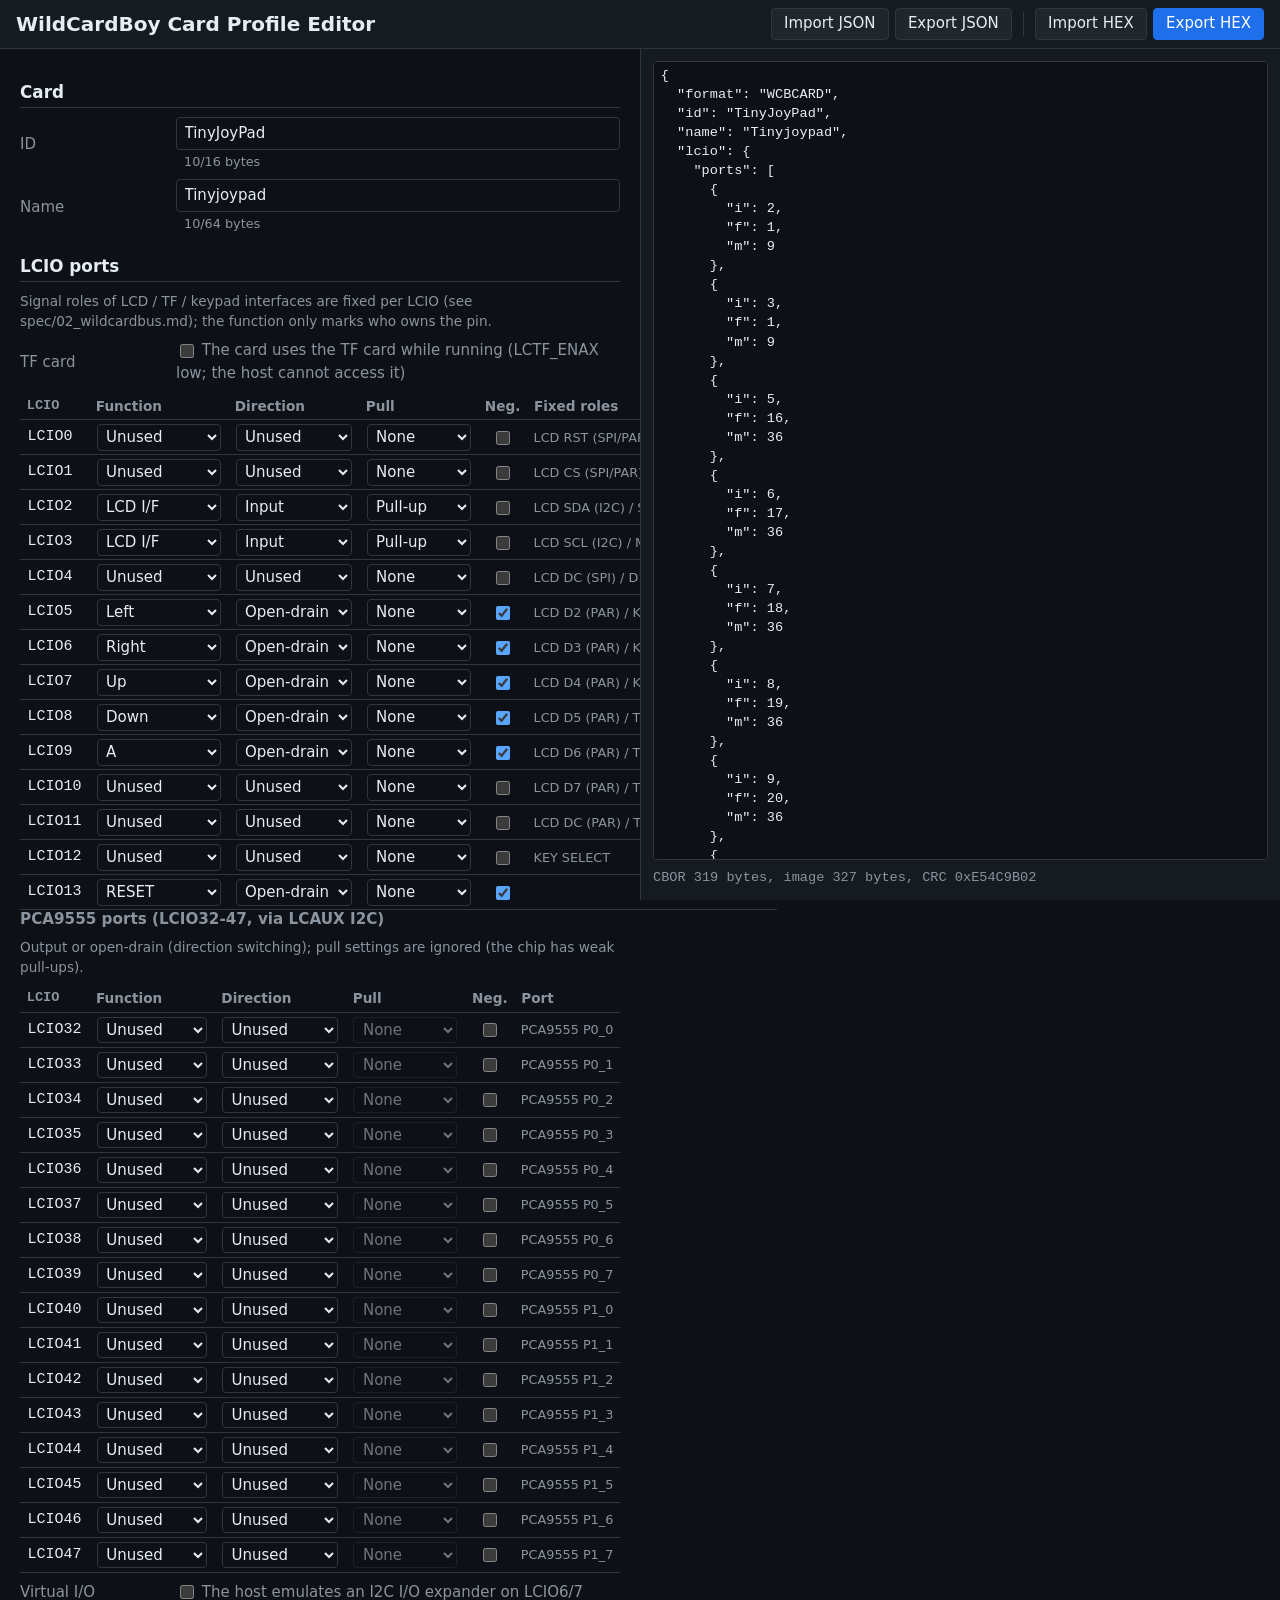
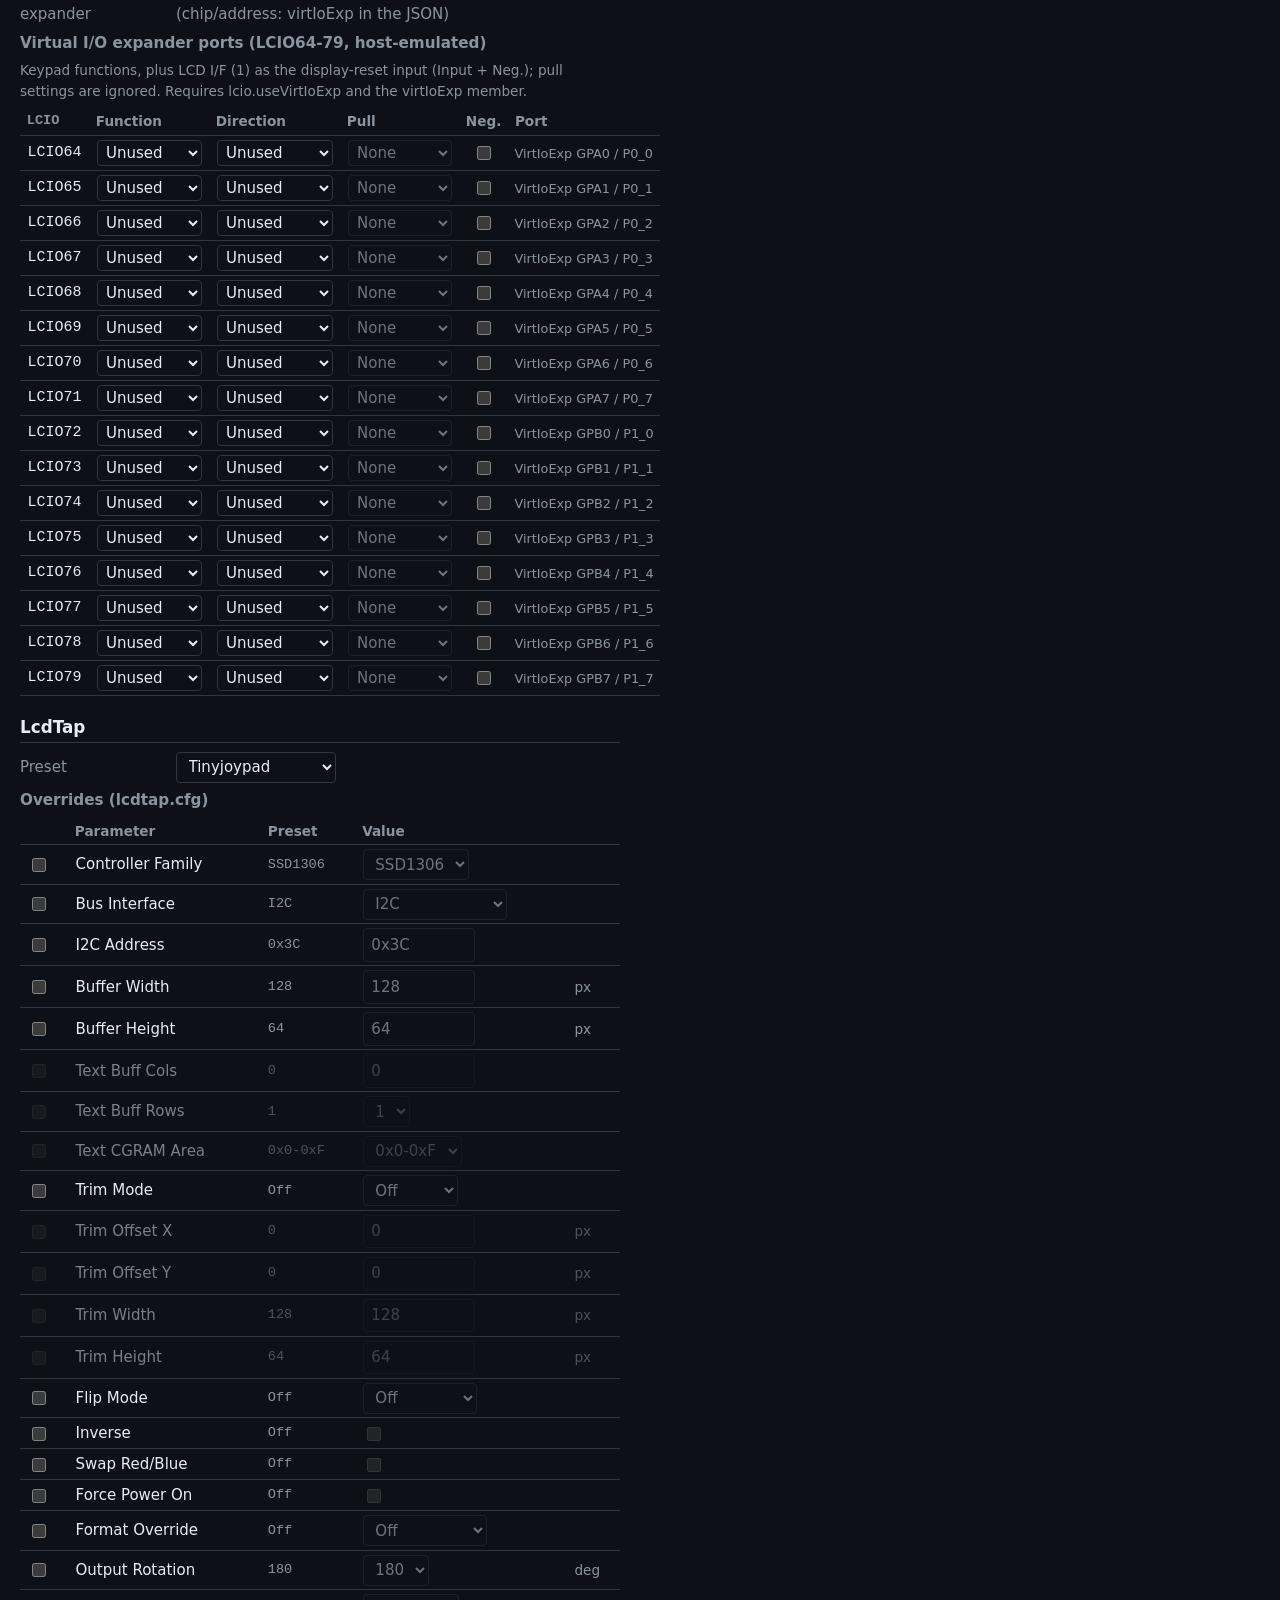
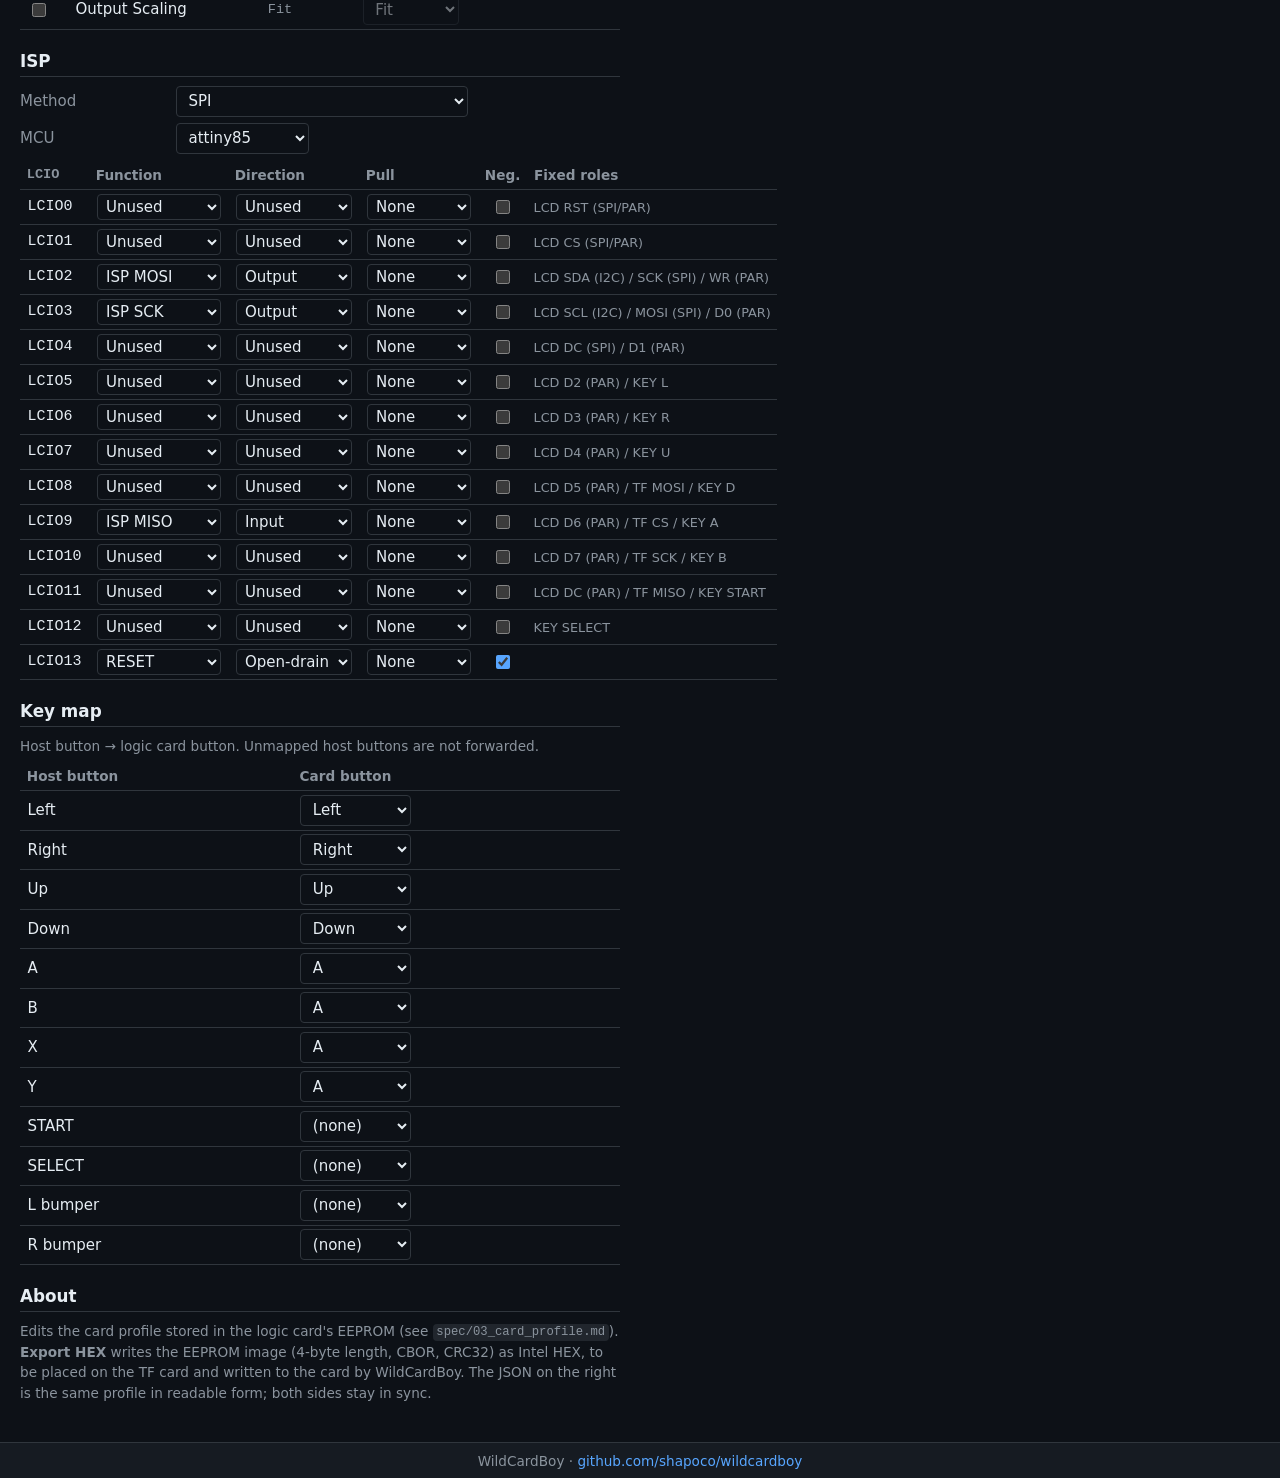
==== commit a455e070: "Add Xiamocon RP2350 card: PCA9555 virtual I/O expander, display-reset spec - spec/02-04: pca9555 chi" ====
--- a/docs/profile-editor/index.html
+++ b/docs/profile-editor/index.html
@@ -60,7 +60,7 @@
       <div><label><input id="f-usevio" type="checkbox"> The host emulates an I2C I/O expander on LCIO6/7 (chip/address: virtIoExp in the JSON)</label></div>
     </div>
     <h3>Virtual I/O expander ports (LCIO64-79, host-emulated)</h3>
-    <p class="note">Keypad functions only; pull settings are ignored. Requires lcio.useVirtIoExp and the virtIoExp member.</p>
+    <p class="note">Keypad functions, plus LCD I/F (1) as the display-reset input (Input + Neg.); pull settings are ignored. Requires lcio.useVirtIoExp and the virtIoExp member.</p>
     <table class="ports" id="t-lcio-virt">
       <thead><tr><th>LCIO</th><th>Function</th><th>Direction</th><th>Pull</th><th class="neg">Neg.</th><th>Port</th></tr></thead>
       <tbody></tbody>
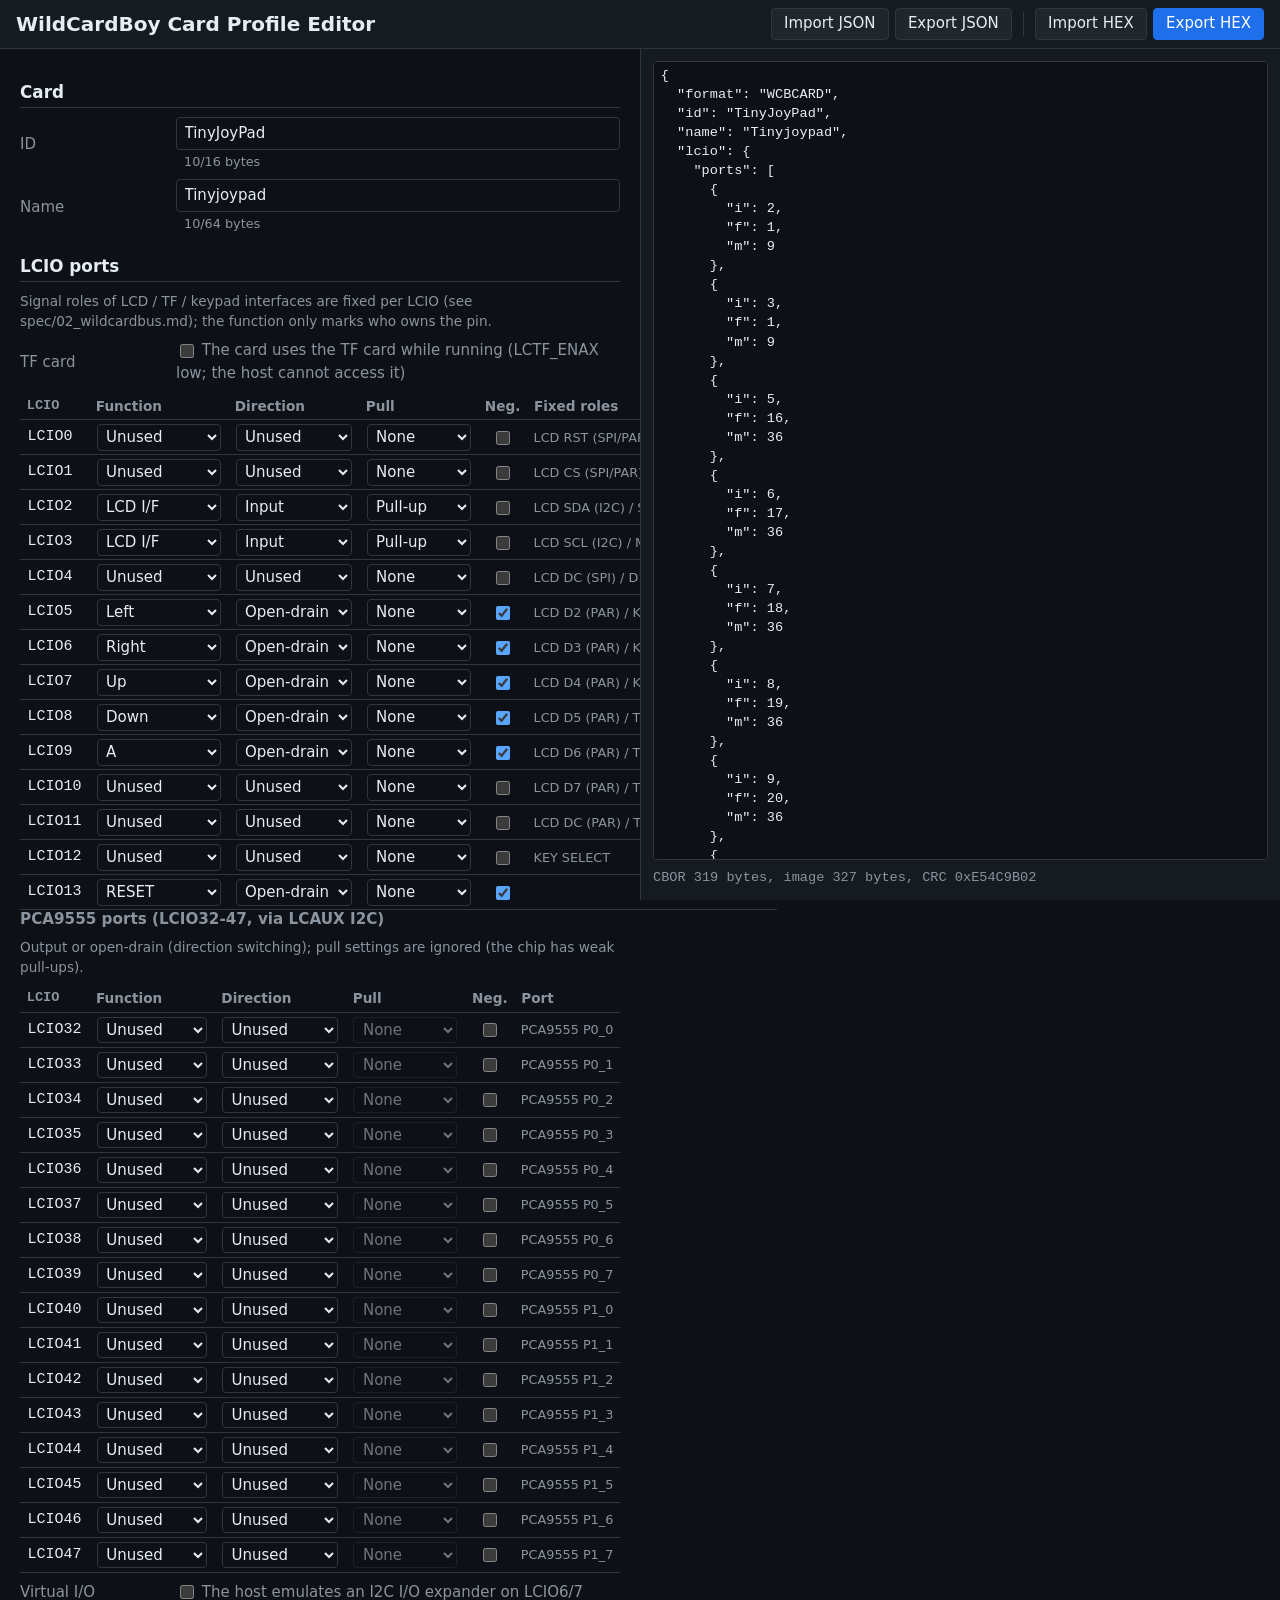
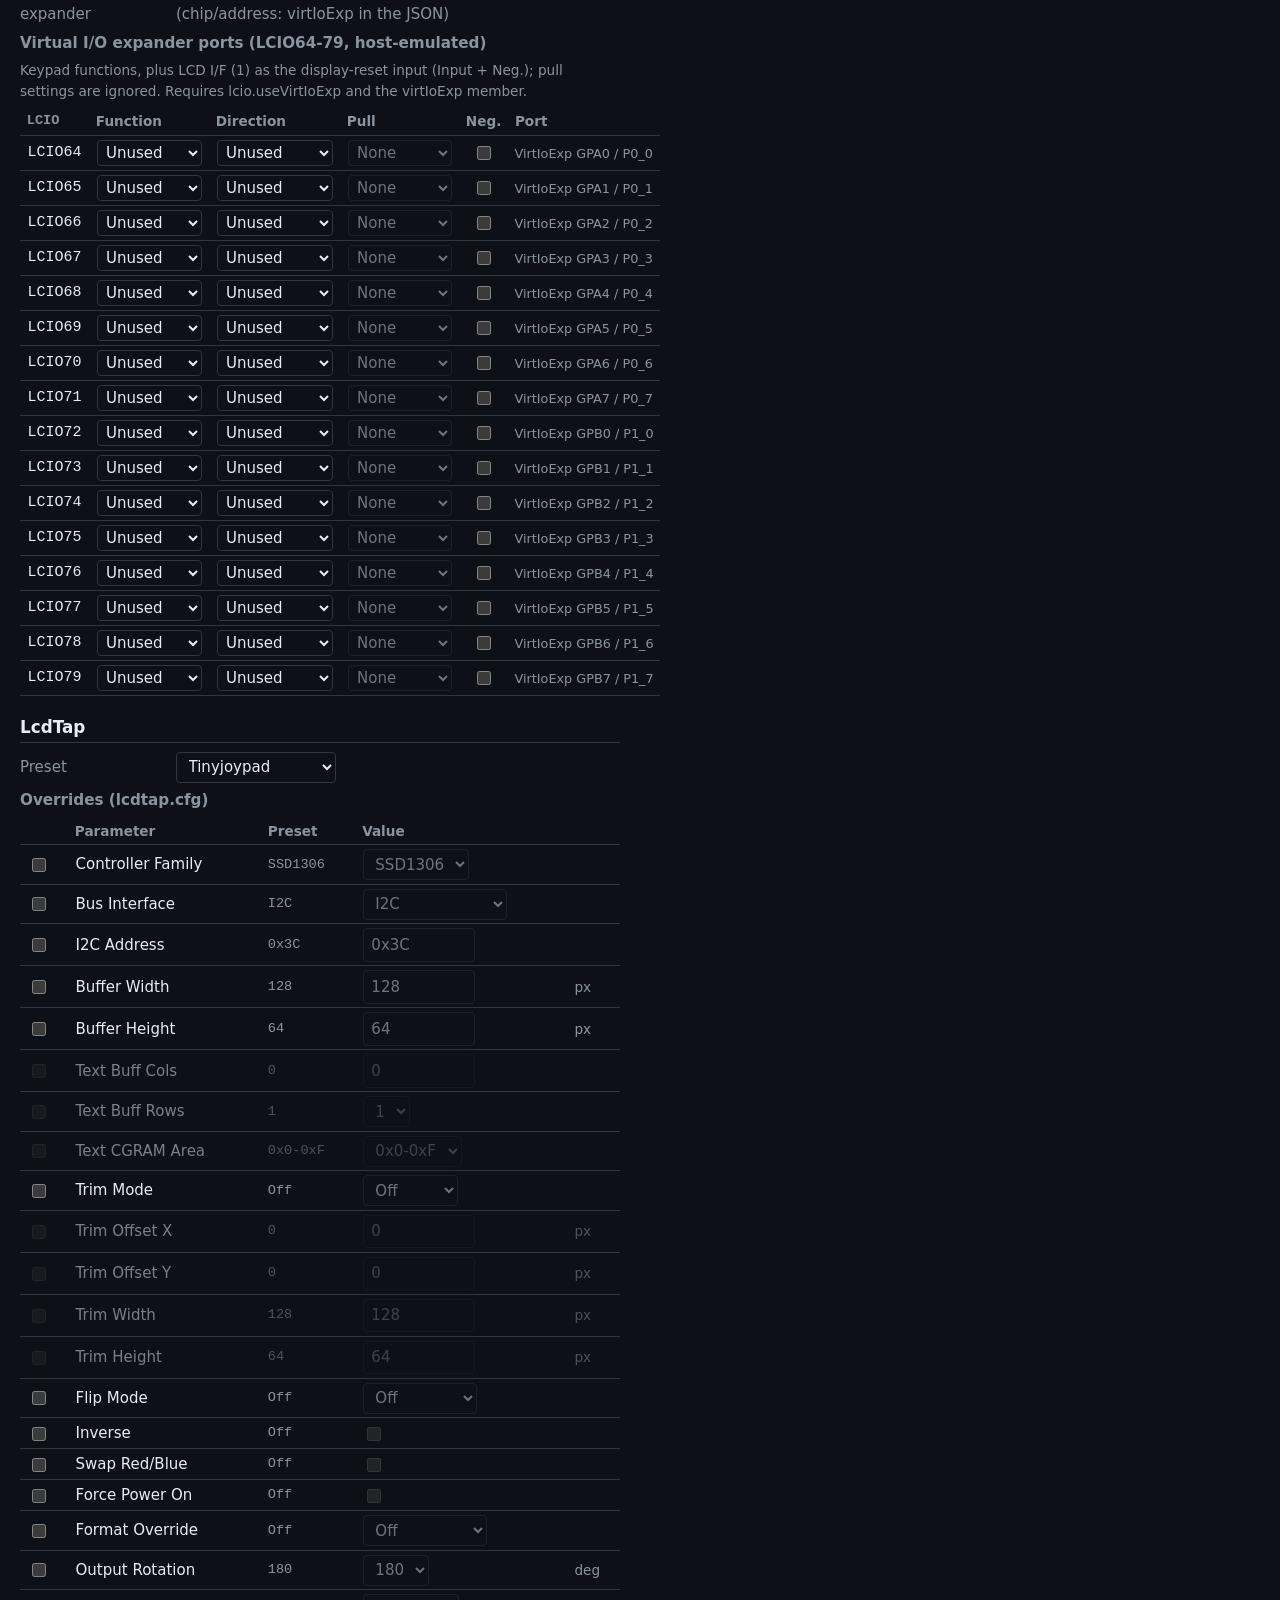
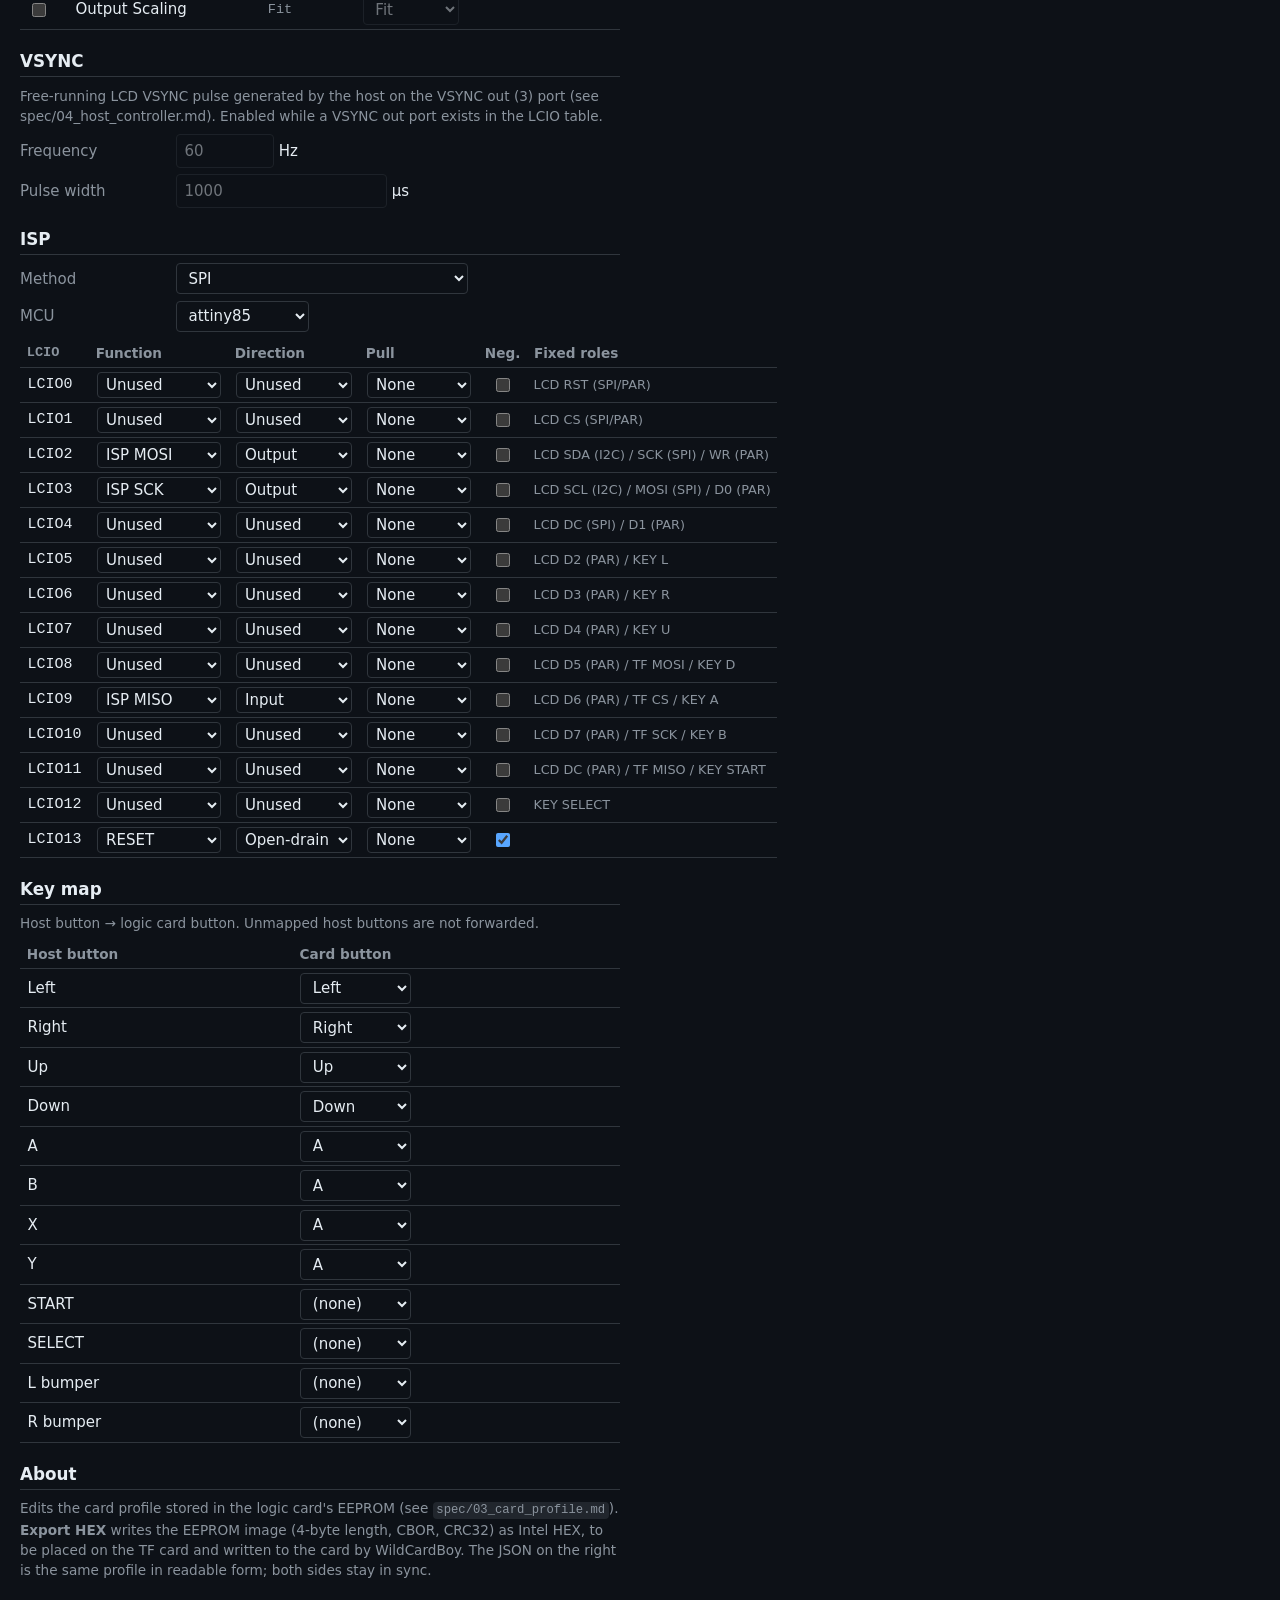
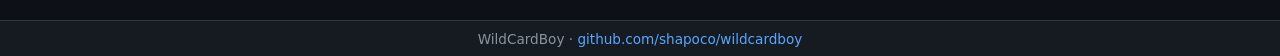
==== commit a37e5b80: "Add PicoSystem card (on-card deserializer, 8bit parallel) and host support - spec: LCD VSYNC output " ====
--- a/docs/profile-editor/index.html
+++ b/docs/profile-editor/index.html
@@ -77,6 +77,15 @@
       <tbody></tbody>
     </table>
 
+    <h2>VSYNC</h2>
+    <p class="note">Free-running LCD VSYNC pulse generated by the host on the VSYNC out (3) port (see spec/04_host_controller.md). Enabled while a VSYNC out port exists in the LCIO table.</p>
+    <div class="field">
+      <label for="f-vsync-hz">Frequency</label>
+      <div><input id="f-vsync-hz" type="number" min="20" max="1000" step="1"> Hz</div>
+      <label for="f-vsync-pulse">Pulse width</label>
+      <div><input id="f-vsync-pulse" type="number" min="1" step="1"> &micro;s</div>
+    </div>
+
     <h2>ISP</h2>
     <div class="field">
       <label for="f-isp-method">Method</label>
